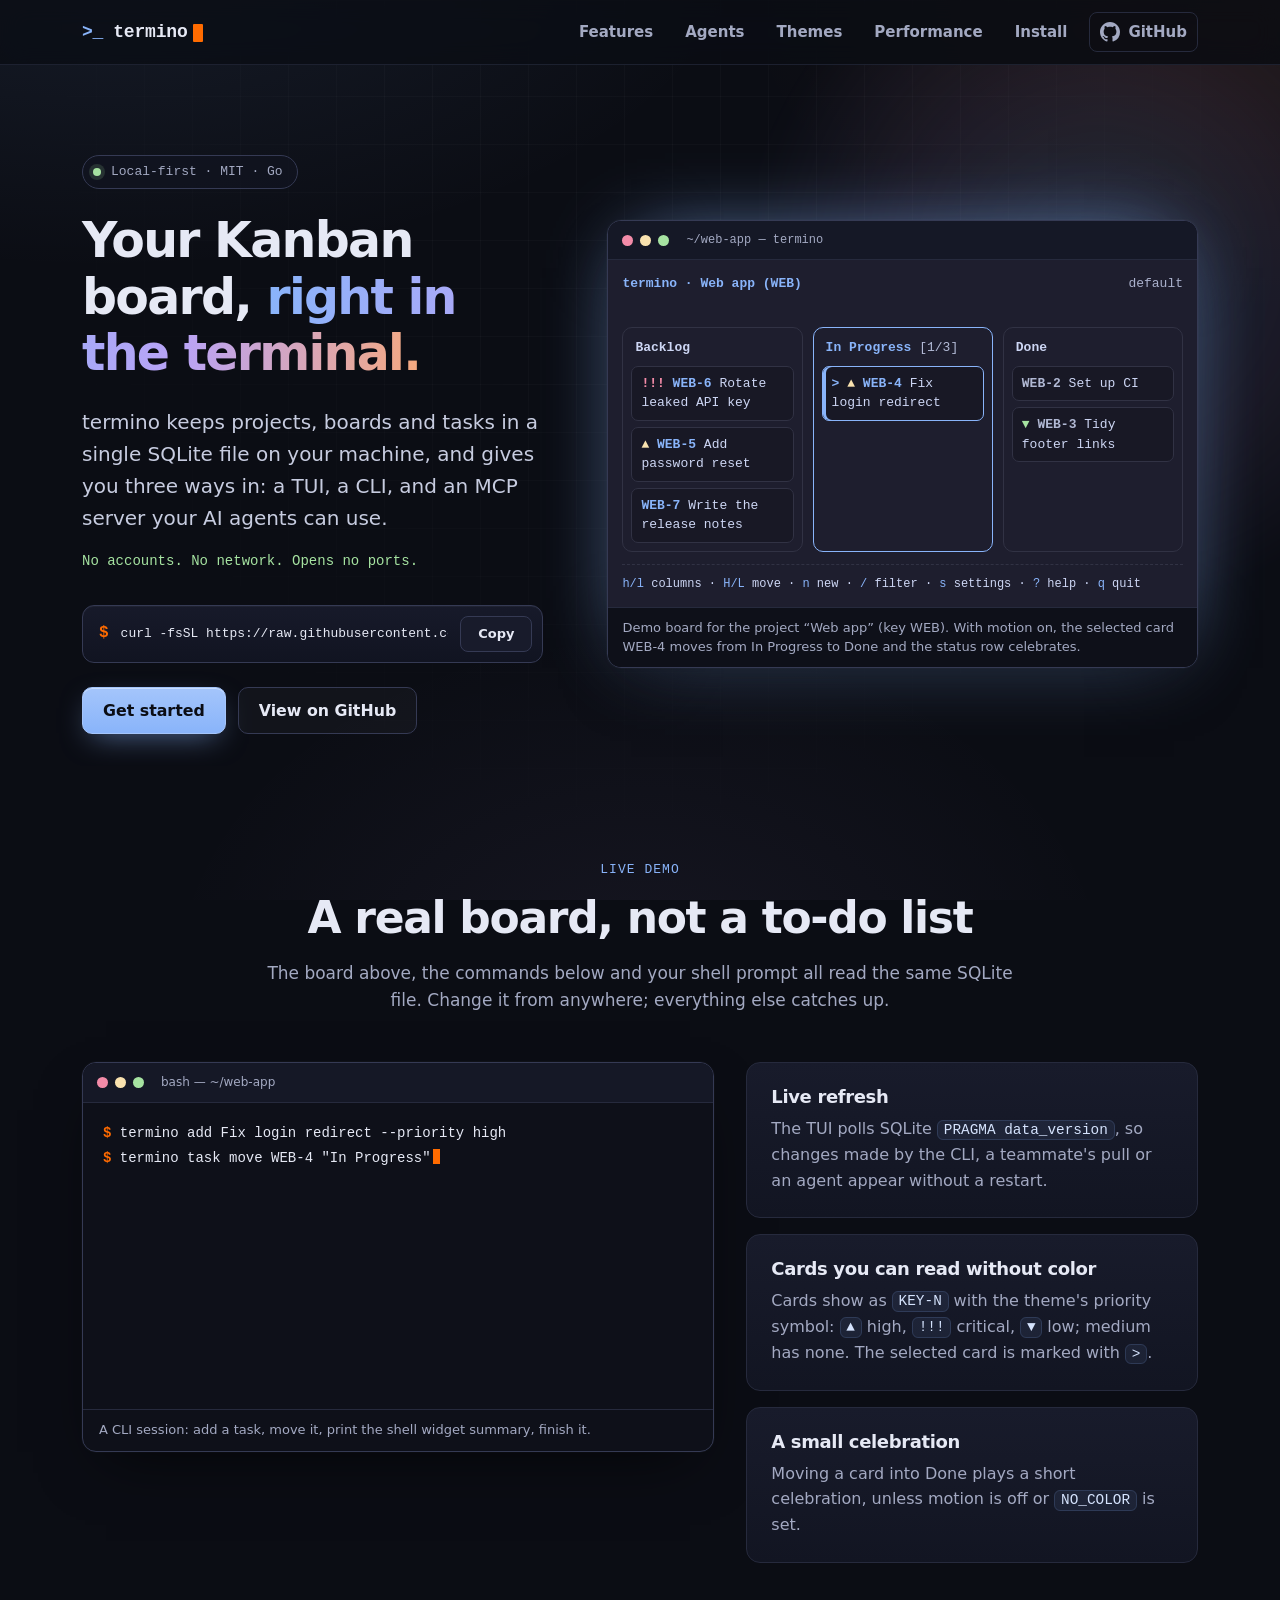
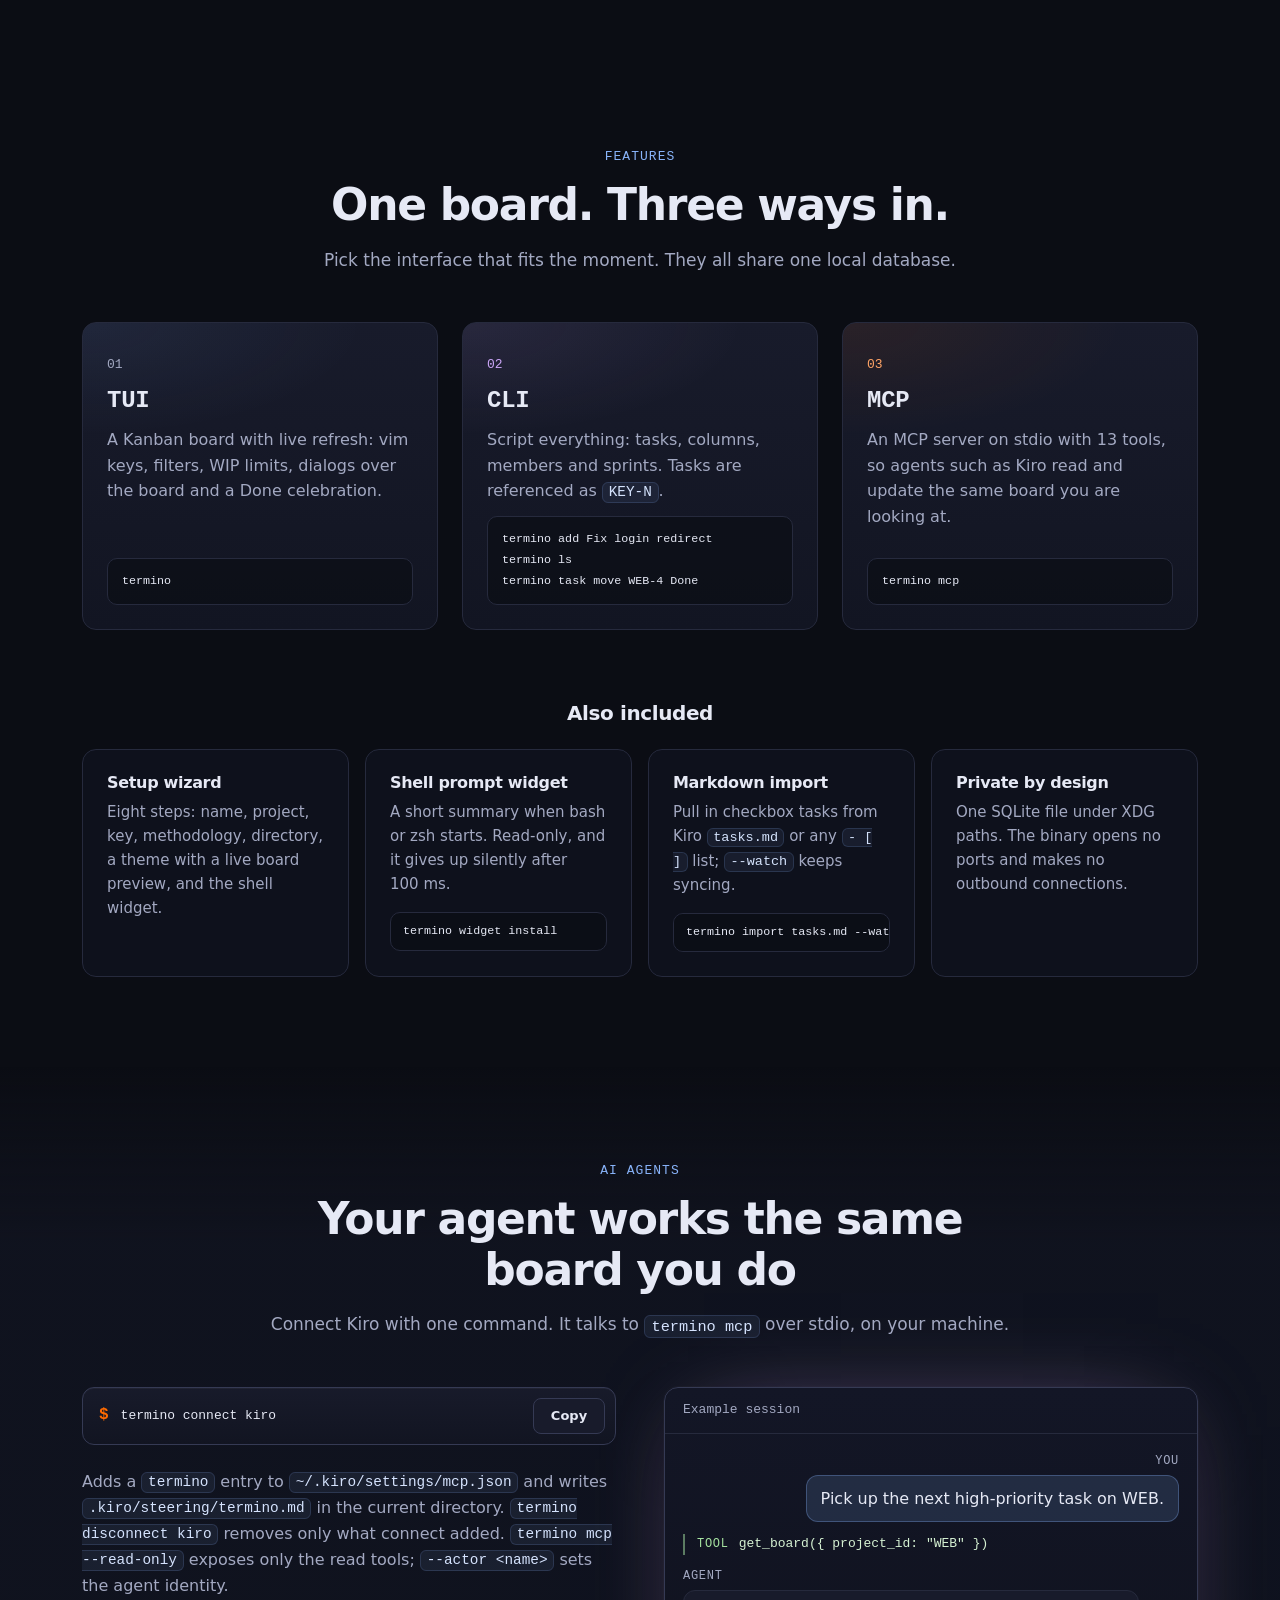
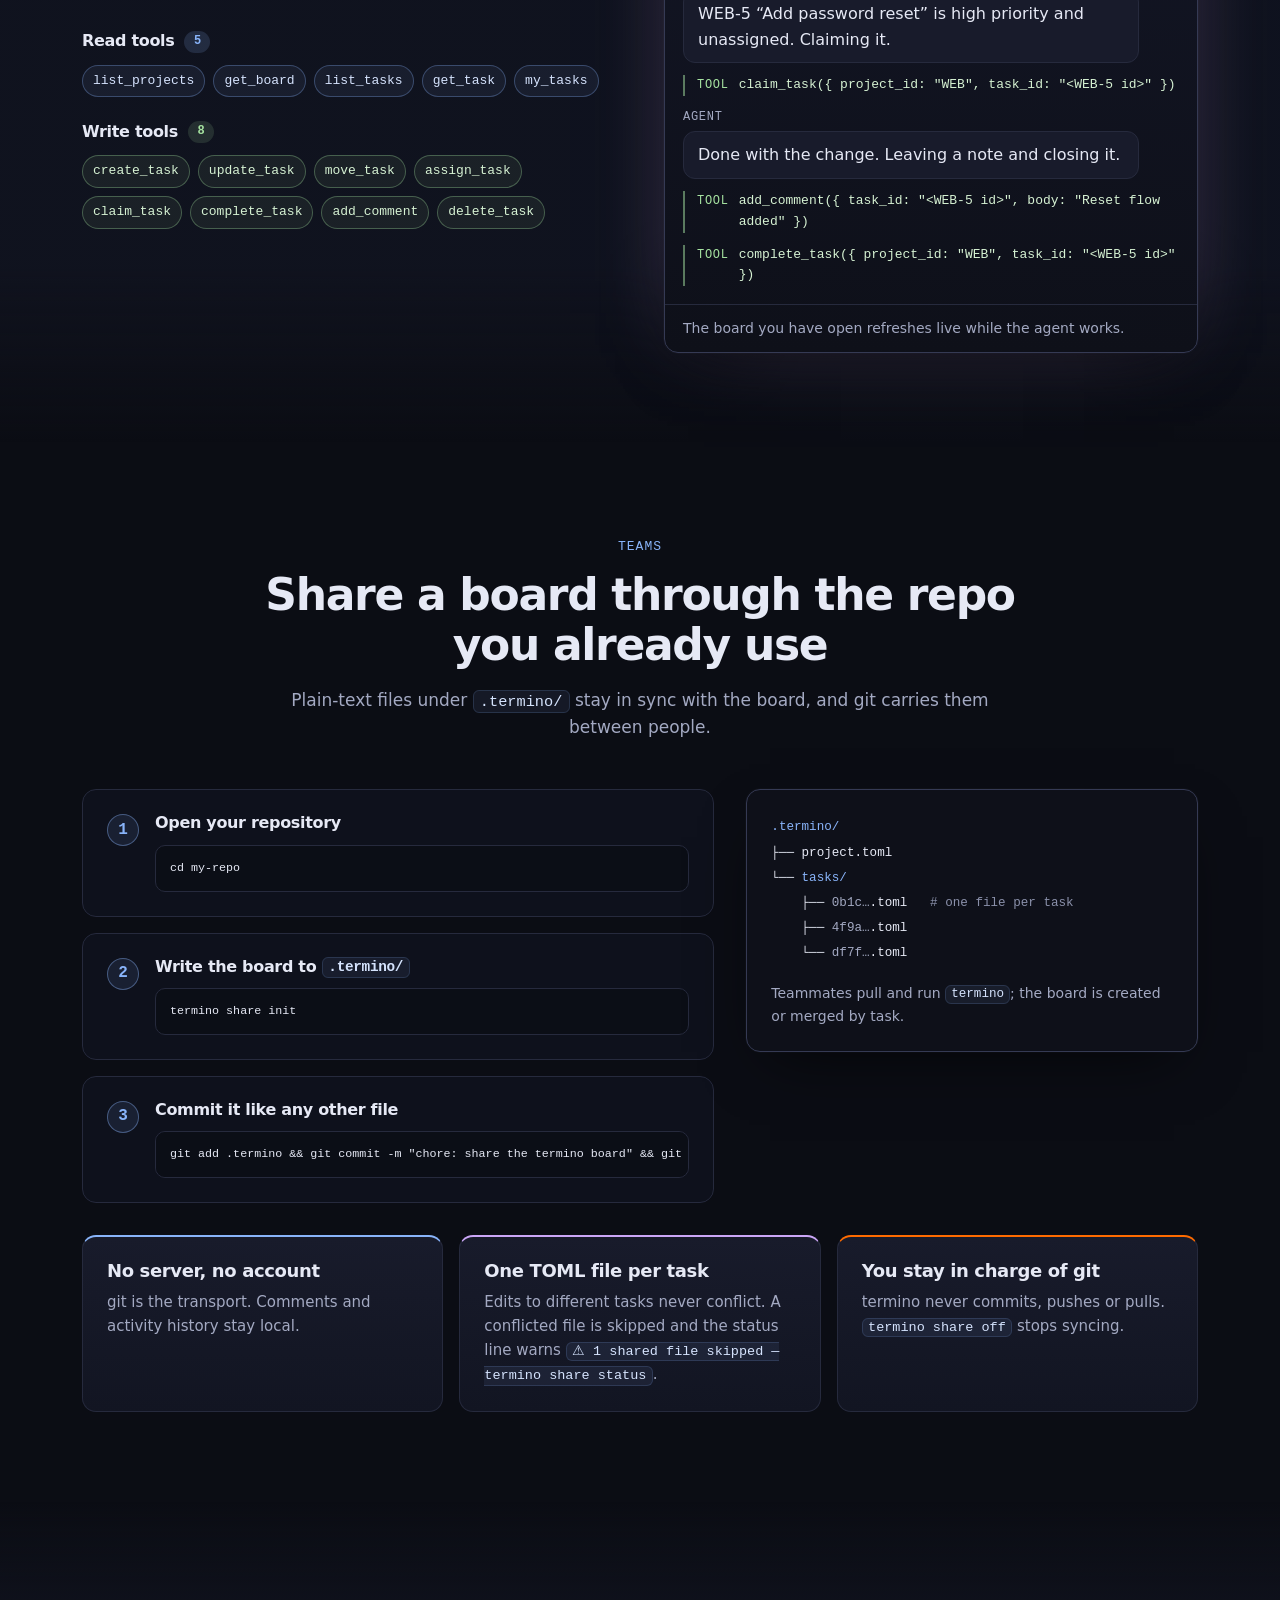
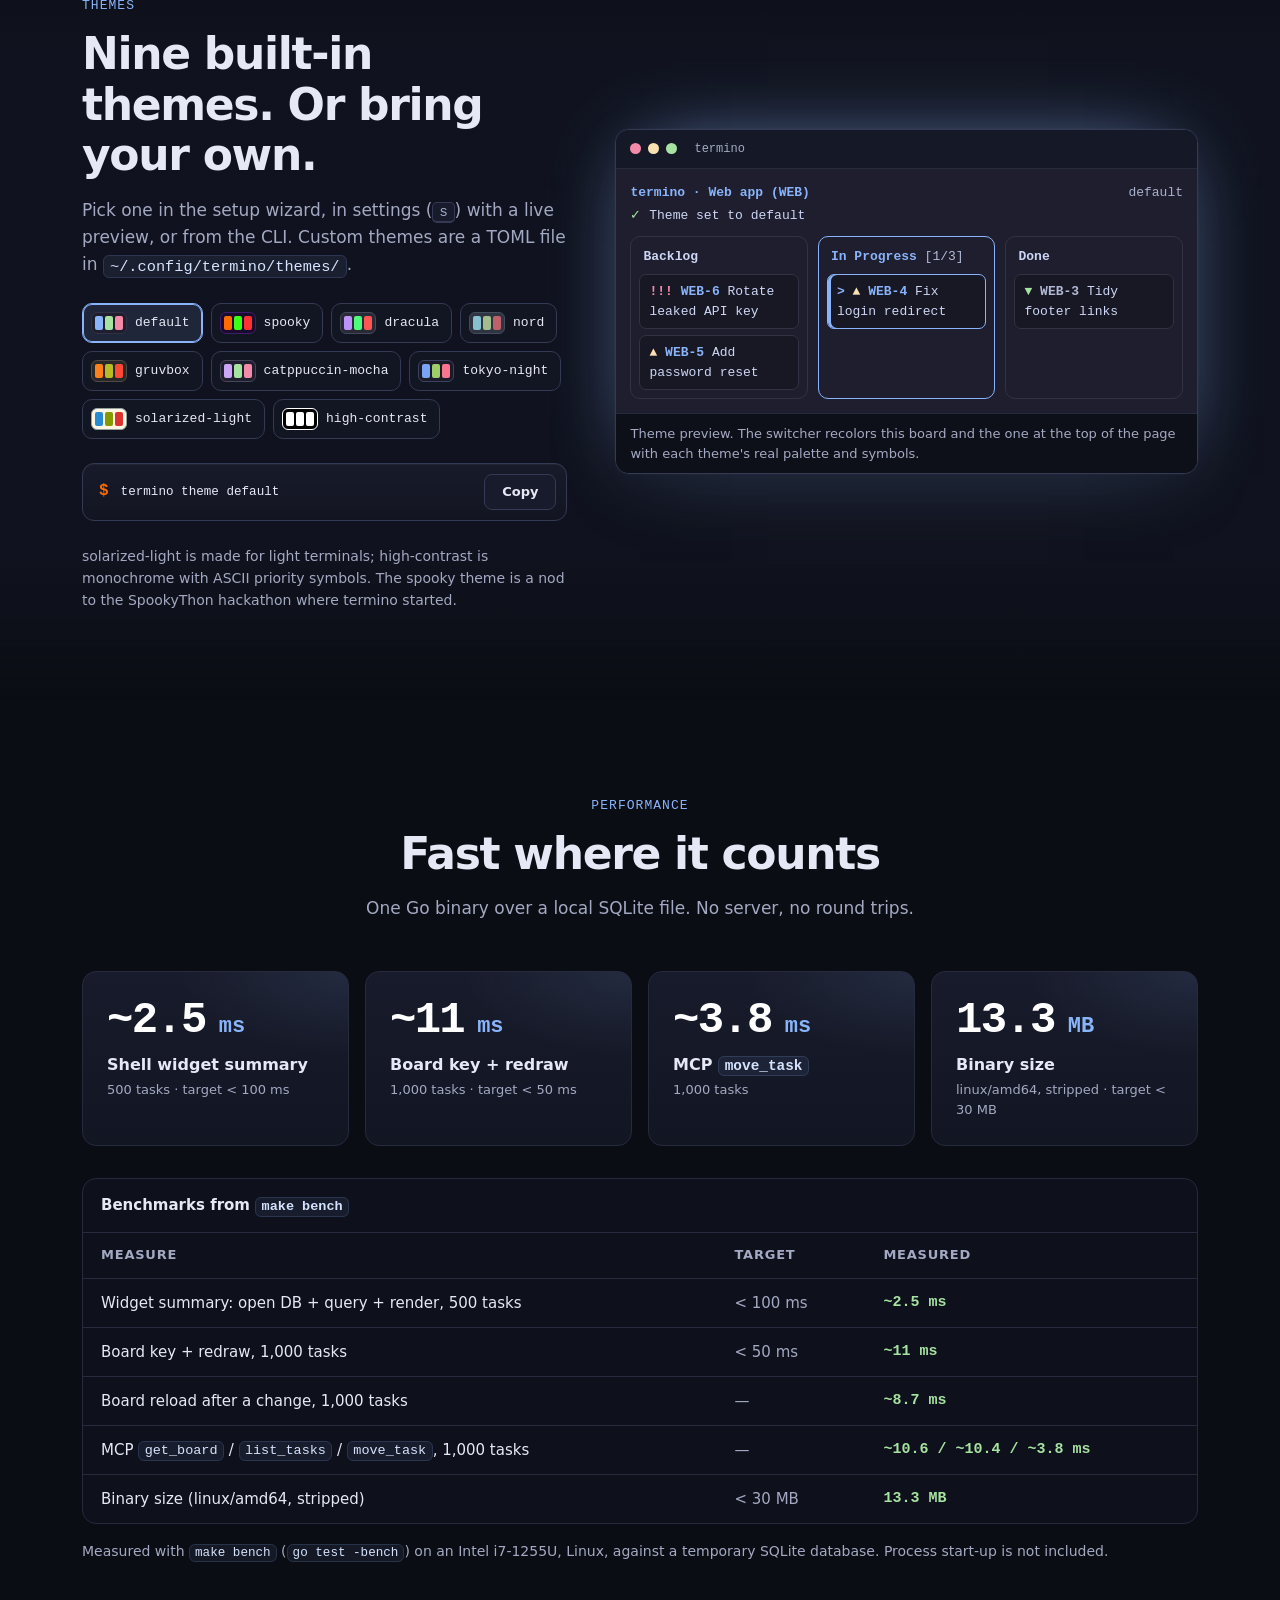
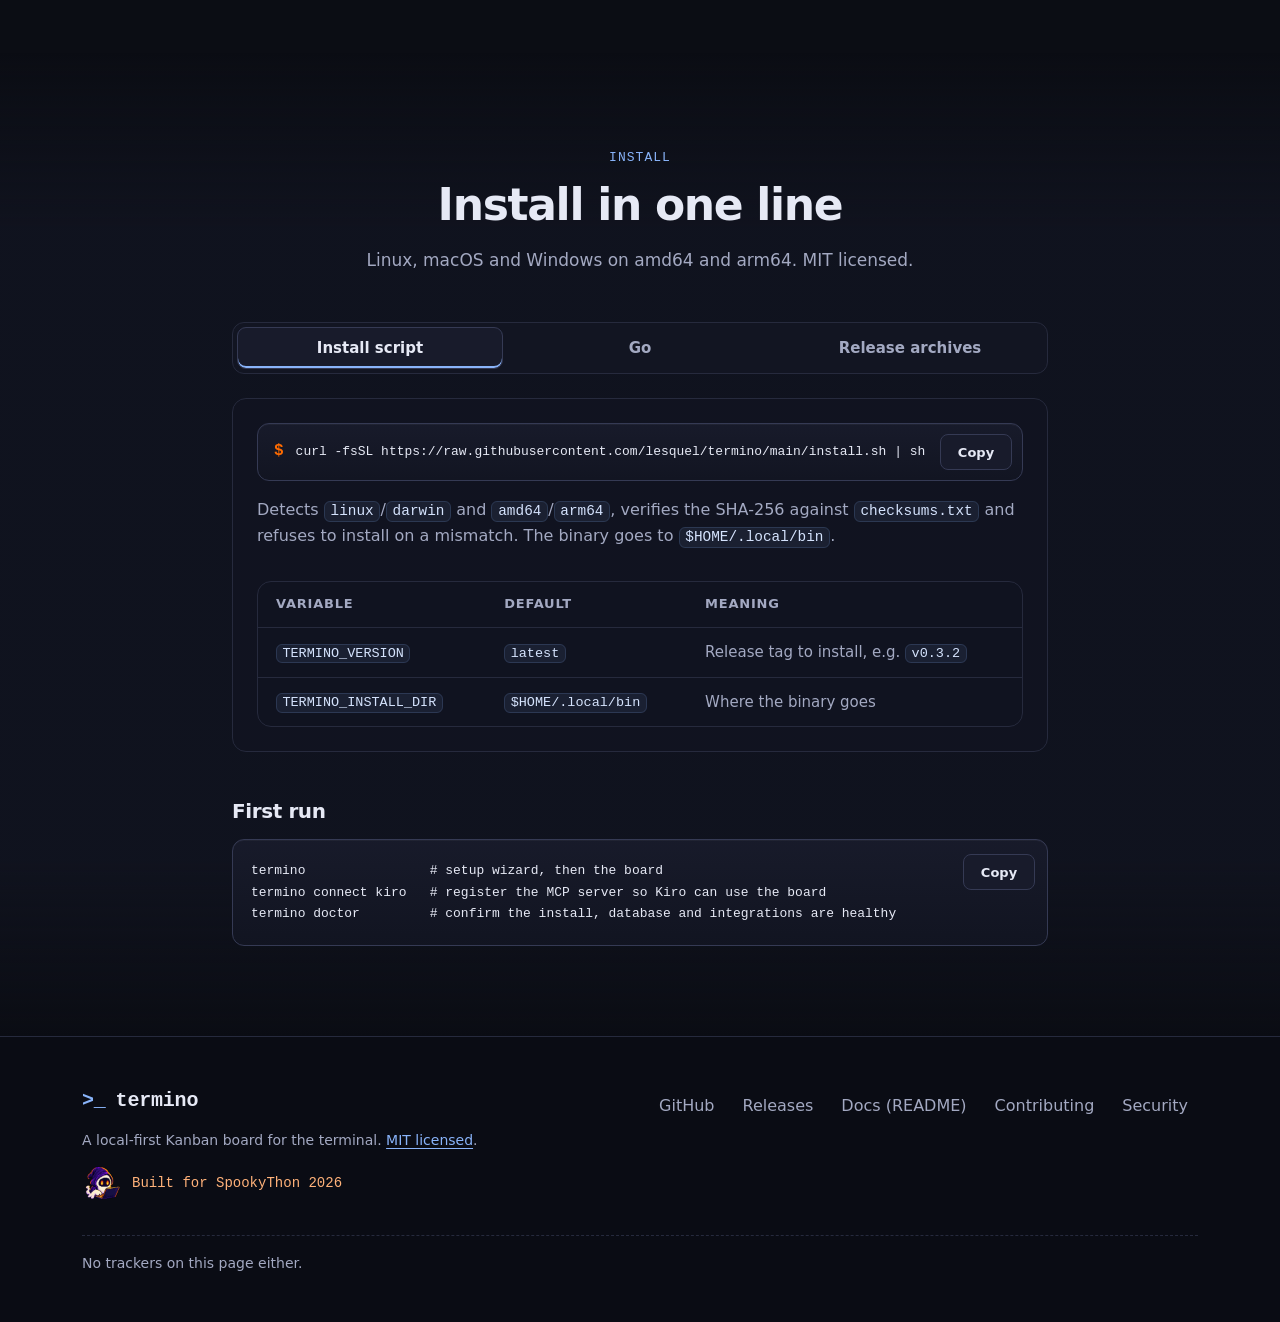
==== site/index.html @ adf7119c "feat(site): add termino landing page Static landing page under site/ (plain HTML, CSS and vanilla JS" ====
<!DOCTYPE html>
<html lang="en">
<head>
  <meta charset="utf-8">
  <meta name="viewport" content="width=device-width, initial-scale=1">
  <title>termino — a local-first Kanban board for your terminal</title>
  <meta name="description" content="termino keeps projects, boards and tasks in a single SQLite file on your machine. A TUI, a CLI and an MCP server for AI agents. No accounts, no network, no open ports.">
  <meta name="color-scheme" content="dark">
  <meta name="theme-color" content="#0B0D14">
  <meta property="og:title" content="termino — a local-first Kanban board for your terminal">
  <meta property="og:description" content="One SQLite file. Three ways in: a TUI, a CLI and an MCP server your AI agents can use. No accounts, no network.">
  <meta property="og:type" content="website">
  <link rel="icon" type="image/png" href="assets/favicon.png">
  <link rel="stylesheet" href="styles.css">
  <script src="script.js" defer></script>
</head>
<body>
  <a class="skip" href="#main">Skip to content</a>

  <header class="site-header">
    <div class="container site-header__inner">
      <a class="wordmark" href="#top" aria-label="termino, back to top">
        <span class="wordmark__prompt" aria-hidden="true">&gt;_</span>termino<span class="wordmark__cursor" aria-hidden="true"></span>
      </a>
      <nav aria-label="Primary">
        <ul class="nav">
          <li class="nav__wide"><a href="#features">Features</a></li>
          <li class="nav__wide"><a href="#agents">Agents</a></li>
          <li class="nav__wide"><a href="#themes">Themes</a></li>
          <li class="nav__wide"><a href="#performance">Performance</a></li>
          <li><a href="#install">Install</a></li>
          <li>
            <a class="nav__gh" href="https://github.com/lesquel/termino" aria-label="termino on GitHub">
              <svg viewBox="0 0 16 16" width="20" height="20" aria-hidden="true" focusable="false"><path fill="currentColor" d="M8 0C3.58 0 0 3.58 0 8c0 3.54 2.29 6.53 5.47 7.59.4.07.55-.17.55-.38 0-.19-.01-.82-.01-1.49-2.01.37-2.53-.49-2.69-.94-.09-.23-.48-.94-.82-1.13-.28-.15-.68-.52-.01-.53.63-.01 1.08.58 1.23.82.72 1.21 1.87.87 2.33.66.07-.52.28-.87.51-1.07-1.78-.2-3.64-.89-3.64-3.95 0-.87.31-1.59.82-2.15-.08-.2-.36-1.02.08-2.12 0 0 .67-.21 2.2.82.64-.18 1.32-.27 2-.27.68 0 1.36.09 2 .27 1.53-1.04 2.2-.82 2.2-.82.44 1.1.16 1.92.08 2.12.51.56.82 1.27.82 2.15 0 3.07-1.87 3.75-3.65 3.95.29.25.54.73.54 1.48 0 1.07-.01 1.93-.01 2.2 0 .21.15.46.55.38A8.013 8.013 0 0 0 16 8c0-4.42-3.58-8-8-8z"/></svg>
              <span class="nav__gh-text">GitHub</span>
            </a>
          </li>
        </ul>
      </nav>
    </div>
  </header>

  <main id="main">
    <!-- 1. Hero -->
    <section id="top" class="hero" aria-labelledby="hero-title">
      <div class="container hero__grid">
        <div class="hero__copy">
          <p class="eyebrow"><span class="eyebrow__dot" aria-hidden="true"></span>Local-first · MIT · Go</p>
          <h1 id="hero-title">Your Kanban board, <span class="grad">right in the terminal.</span></h1>
          <p class="lede">termino keeps projects, boards and tasks in a single SQLite file on your machine, and gives you three ways in: a TUI, a CLI, and an MCP server your AI agents can use.</p>
          <p class="trust">No accounts. No network. Opens no ports.</p>

          <div class="cmd" data-label="Install">
            <span class="cmd__prompt" aria-hidden="true">$</span>
            <pre class="cmd__pre"><code id="cmd-hero">curl -fsSL https://raw.githubusercontent.com/lesquel/termino/main/install.sh | sh</code></pre>
            <button type="button" class="copy" data-copy-target="cmd-hero" aria-label="Copy install command" hidden>Copy</button>
          </div>

          <div class="cta">
            <a class="btn btn--primary" href="#install">Get started</a>
            <a class="btn btn--ghost" href="https://github.com/lesquel/termino">View on GitHub</a>
          </div>
        </div>

        <figure class="tui tui--hero" data-theme="default" data-border="rounded" aria-labelledby="board-caption">
          <div class="tui__chrome" aria-hidden="true">
            <span class="tui__dot"></span><span class="tui__dot"></span><span class="tui__dot"></span>
            <span class="tui__wintitle">~/web-app — termino</span>
          </div>
          <div class="tui__screen">
            <p class="tui__header"><span class="tui__brand">termino · Web app (WEB)</span><span class="tui__theme-name" data-theme-name>default</span></p>
            <p class="tui__status" data-status aria-live="off">&nbsp;</p>
            <div class="tui__cols" tabindex="0" role="group" aria-label="Board columns, scrollable">
              <div role="group" class="col" aria-label="Backlog">
                <p class="col__name">Backlog</p>
                <ul class="col__list">
                  <li class="card"><span class="sym sym--critical" data-sym="critical">!!!</span> <span class="card__ref">WEB-6</span> Rotate leaked API key</li>
                  <li class="card"><span class="sym sym--high" data-sym="high">▲</span> <span class="card__ref">WEB-5</span> Add password reset</li>
                  <li class="card"><span class="card__ref">WEB-7</span> Write the release notes</li>
                </ul>
              </div>
              <div role="group" class="col col--active" aria-label="In Progress" data-col="progress">
                <p class="col__name">In Progress <span class="col__wip" data-wip>[1/3]</span></p>
                <ul class="col__list">
                  <li class="card card--selected" data-card="WEB-4"><span class="card__sel" aria-hidden="true">&gt;</span><span class="visually-hidden">Selected:</span> <span class="sym sym--high" data-sym="high">▲</span> <span class="card__ref">WEB-4</span> Fix login redirect</li>
                </ul>
              </div>
              <div role="group" class="col col--done" aria-label="Done" data-col="done">
                <p class="col__name">Done</p>
                <ul class="col__list">
                  <li class="card"><span class="card__ref">WEB-2</span> Set up CI</li>
                  <li class="card"><span class="sym sym--low" data-sym="low">▼</span> <span class="card__ref">WEB-3</span> Tidy footer links</li>
                </ul>
                <span class="sparkle" aria-hidden="true"><img src="assets/ghost.webp" alt="" width="48" height="48"></span>
              </div>
            </div>
            <p class="tui__footer" aria-hidden="true"><kbd>h/l</kbd> columns · <kbd>H/L</kbd> move · <kbd>n</kbd> new · <kbd>/</kbd> filter · <kbd>s</kbd> settings · <kbd>?</kbd> help · <kbd>q</kbd> quit</p>
          </div>
          <figcaption id="board-caption" class="tui__caption">Demo board for the project “Web app” (key WEB). With motion on, the selected card WEB-4 moves from In Progress to Done and the status row celebrates.</figcaption>
        </figure>
      </div>
    </section>

    <!-- 2. Demo: CLI + widget -->
    <section id="demo" class="section" aria-labelledby="demo-title">
      <div class="container">
        <header class="section__head">
          <p class="kicker">Live demo</p>
          <h2 id="demo-title">A real board, not a to-do list</h2>
          <p class="section__lede">The board above, the commands below and your shell prompt all read the same SQLite file. Change it from anywhere; everything else catches up.</p>
        </header>
        <div class="demo-grid">
          <figure class="term-window">
            <div class="term-window__bar" aria-hidden="true"><span class="tui__dot"></span><span class="tui__dot"></span><span class="tui__dot"></span><span class="term-window__title">bash — ~/web-app</span></div>
<pre class="term" data-typing><span class="ln ln--cmd"><span class="ps">$</span> termino add Fix login redirect --priority high</span>
<span class="ln ln--cmd"><span class="ps">$</span> termino task move WEB-4 "In Progress"</span>
<span class="ln ln--cmd"><span class="ps">$</span> termino widget</span>
<span class="ln ln--out ln--strong">Web app (WEB)</span>
<span class="ln ln--out">Backlog 3 · In Progress 1 · Done 2</span>
<span class="ln ln--out ln--strong">In progress</span>
<span class="ln ln--out">  <span class="c-accent">WEB-4</span>  Fix login redirect</span>
<span class="ln ln--out ln--strong">My tasks</span>
<span class="ln ln--out">  <span class="c-accent">WEB-7</span>  Write the release notes · 2d</span>
<span class="ln ln--out c-muted">→ termino board</span>
<span class="ln ln--cmd"><span class="ps">$</span> termino task done WEB-4</span></pre>
            <figcaption class="term-window__cap">A CLI session: add a task, move it, print the shell widget summary, finish it.</figcaption>
          </figure>
          <div class="demo-notes">
            <article class="note">
              <h3>Live refresh</h3>
              <p>The TUI polls SQLite <code>PRAGMA data_version</code>, so changes made by the CLI, a teammate's pull or an agent appear without a restart.</p>
            </article>
            <article class="note">
              <h3>Cards you can read without color</h3>
              <p>Cards show as <code>KEY-N</code> with the theme's priority symbol: <code>▲</code> high, <code>!!!</code> critical, <code>▼</code> low; medium has none. The selected card is marked with <code>&gt;</code>.</p>
            </article>
            <article class="note">
              <h3>A small celebration</h3>
              <p>Moving a card into Done plays a short celebration, unless motion is off or <code>NO_COLOR</code> is set.</p>
            </article>
          </div>
        </div>
      </div>
    </section>

    <!-- 3. Three ways in -->
    <section id="features" class="section" aria-labelledby="features-title">
      <div class="container">
        <header class="section__head">
          <p class="kicker">Features</p>
          <h2 id="features-title">One board. Three ways in.</h2>
          <p class="section__lede">Pick the interface that fits the moment. They all share one local database.</p>
        </header>
        <div class="ways">
          <article class="way">
            <p class="way__tag" aria-hidden="true">01</p>
            <h3>TUI</h3>
            <p>A Kanban board with live refresh: vim keys, filters, WIP limits, dialogs over the board and a Done celebration.</p>
            <pre class="snip"><code>termino</code></pre>
          </article>
          <article class="way">
            <p class="way__tag" aria-hidden="true">02</p>
            <h3>CLI</h3>
            <p>Script everything: tasks, columns, members and sprints. Tasks are referenced as <code>KEY-N</code>.</p>
            <pre class="snip"><code>termino add Fix login redirect
termino ls
termino task move WEB-4 Done</code></pre>
          </article>
          <article class="way">
            <p class="way__tag" aria-hidden="true">03</p>
            <h3>MCP</h3>
            <p>An MCP server on stdio with 13 tools, so agents such as Kiro read and update the same board you are looking at.</p>
            <pre class="snip"><code>termino mcp</code></pre>
          </article>
        </div>

        <h3 class="strip__title">Also included</h3>
        <ul class="also">
          <li class="also__item">
            <h4>Setup wizard</h4>
            <p>Eight steps: name, project, key, methodology, directory, a theme with a live board preview, and the shell widget.</p>
          </li>
          <li class="also__item">
            <h4>Shell prompt widget</h4>
            <p>A short summary when bash or zsh starts. Read-only, and it gives up silently after 100&nbsp;ms.</p>
            <pre class="snip snip--sm"><code>termino widget install</code></pre>
          </li>
          <li class="also__item">
            <h4>Markdown import</h4>
            <p>Pull in checkbox tasks from Kiro <code>tasks.md</code> or any <code>- [ ]</code> list; <code>--watch</code> keeps syncing.</p>
            <pre class="snip snip--sm"><code>termino import tasks.md --watch</code></pre>
          </li>
          <li class="also__item">
            <h4>Private by design</h4>
            <p>One SQLite file under XDG paths. The binary opens no ports and makes no outbound connections.</p>
          </li>
        </ul>
      </div>
    </section>

    <!-- 4. AI agents -->
    <section id="agents" class="section section--alt" aria-labelledby="agents-title">
      <div class="container">
        <header class="section__head">
          <p class="kicker">AI agents</p>
          <h2 id="agents-title">Your agent works the same board you do</h2>
          <p class="section__lede">Connect Kiro with one command. It talks to <code>termino mcp</code> over stdio, on your machine.</p>
        </header>
        <div class="agents-grid">
          <div class="agents__left">
            <div class="cmd">
              <span class="cmd__prompt" aria-hidden="true">$</span>
              <pre class="cmd__pre"><code id="cmd-connect">termino connect kiro</code></pre>
              <button type="button" class="copy" data-copy-target="cmd-connect" aria-label="Copy connect command" hidden>Copy</button>
            </div>
            <p class="muted-p">Adds a <code>termino</code> entry to <code>~/.kiro/settings/mcp.json</code> and writes <code>.kiro/steering/termino.md</code> in the current directory. <code>termino disconnect kiro</code> removes only what connect added. <code>termino mcp --read-only</code> exposes only the read tools; <code>--actor &lt;name&gt;</code> sets the agent identity.</p>

            <div class="tools">
              <div class="tools__group">
                <h3>Read tools <span class="count">5</span></h3>
                <ul class="chips">
                  <li class="chip">list_projects</li>
                  <li class="chip">get_board</li>
                  <li class="chip">list_tasks</li>
                  <li class="chip">get_task</li>
                  <li class="chip">my_tasks</li>
                </ul>
              </div>
              <div class="tools__group">
                <h3>Write tools <span class="count count--w">8</span></h3>
                <ul class="chips chips--write">
                  <li class="chip">create_task</li>
                  <li class="chip">update_task</li>
                  <li class="chip">move_task</li>
                  <li class="chip">assign_task</li>
                  <li class="chip">claim_task</li>
                  <li class="chip">complete_task</li>
                  <li class="chip">add_comment</li>
                  <li class="chip">delete_task</li>
                </ul>
              </div>
            </div>
          </div>

          <figure class="chat-window">
            <figcaption class="chat-window__title">Example session</figcaption>
            <ol class="chat">
              <li class="msg msg--user"><span class="msg__who">You</span><p>Pick up the next high-priority task on WEB.</p></li>
              <li class="msg msg--tool"><span class="msg__who">tool</span><code>get_board({ project_id: "WEB" })</code></li>
              <li class="msg msg--agent"><span class="msg__who">Agent</span><p>WEB-5 “Add password reset” is high priority and unassigned. Claiming it.</p></li>
              <li class="msg msg--tool"><span class="msg__who">tool</span><code>claim_task({ project_id: "WEB", task_id: "&lt;WEB-5 id&gt;" })</code></li>
              <li class="msg msg--agent"><span class="msg__who">Agent</span><p>Done with the change. Leaving a note and closing it.</p></li>
              <li class="msg msg--tool"><span class="msg__who">tool</span><code>add_comment({ task_id: "&lt;WEB-5 id&gt;", body: "Reset flow added" })</code></li>
              <li class="msg msg--tool"><span class="msg__who">tool</span><code>complete_task({ project_id: "WEB", task_id: "&lt;WEB-5 id&gt;" })</code></li>
            </ol>
            <p class="chat-window__note">The board you have open refreshes live while the agent works.</p>
          </figure>
        </div>
      </div>
    </section>

    <!-- 5. Share via git -->
    <section id="share" class="section" aria-labelledby="share-title">
      <div class="container">
        <header class="section__head">
          <p class="kicker">Teams</p>
          <h2 id="share-title">Share a board through the repo you already use</h2>
          <p class="section__lede">Plain-text files under <code>.termino/</code> stay in sync with the board, and git carries them between people.</p>
        </header>
        <div class="share-grid">
          <ol class="steps">
            <li class="step">
              <span class="step__n" aria-hidden="true">1</span>
              <div><h3>Open your repository</h3><pre class="snip"><code>cd my-repo</code></pre></div>
            </li>
            <li class="step">
              <span class="step__n" aria-hidden="true">2</span>
              <div><h3>Write the board to <code>.termino/</code></h3><pre class="snip"><code>termino share init</code></pre></div>
            </li>
            <li class="step">
              <span class="step__n" aria-hidden="true">3</span>
              <div><h3>Commit it like any other file</h3><pre class="snip"><code>git add .termino &amp;&amp; git commit -m "chore: share the termino board" &amp;&amp; git push</code></pre></div>
            </li>
          </ol>
          <figure class="tree">
<pre><code><span class="c-accent">.termino/</span>
├── project.toml
└── <span class="c-accent">tasks/</span>
    ├── <span class="c-muted">0b1c…</span>.toml   <span class="c-dim"># one file per task</span>
    ├── <span class="c-muted">4f9a…</span>.toml
    └── <span class="c-muted">df7f…</span>.toml</code></pre>
            <figcaption>Teammates pull and run <code>termino</code>; the board is created or merged by task.</figcaption>
          </figure>
        </div>
        <ul class="facts">
          <li class="fact"><h3>No server, no account</h3><p>git is the transport. Comments and activity history stay local.</p></li>
          <li class="fact"><h3>One TOML file per task</h3><p>Edits to different tasks never conflict. A conflicted file is skipped and the status line warns <code>⚠ 1 shared file skipped — termino share status</code>.</p></li>
          <li class="fact"><h3>You stay in charge of git</h3><p>termino never commits, pushes or pulls. <code>termino share off</code> stops syncing.</p></li>
        </ul>
      </div>
    </section>

    <!-- 6. Themes -->
    <section id="themes" class="section section--alt" aria-labelledby="themes-title">
      <div class="container themes-grid">
        <div class="themes__copy">
          <header class="section__head section__head--left">
            <p class="kicker">Themes</p>
            <h2 id="themes-title">Nine built-in themes. Or bring your own.</h2>
            <p class="section__lede">Pick one in the setup wizard, in settings (<kbd>s</kbd>) with a live preview, or from the CLI. Custom themes are a TOML file in <code>~/.config/termino/themes/</code>.</p>
          </header>

          <fieldset class="switcher" data-switcher hidden>
            <legend class="visually-hidden">Board theme</legend>
            <label class="opt-wrap"><input type="radio" name="board-theme" value="default" checked><span class="opt"><span class="swatch" data-theme="default" aria-hidden="true"><i></i><i></i><i></i></span>default</span></label>
            <label class="opt-wrap"><input type="radio" name="board-theme" value="spooky"><span class="opt"><span class="swatch" data-theme="spooky" aria-hidden="true"><i></i><i></i><i></i></span>spooky</span></label>
            <label class="opt-wrap"><input type="radio" name="board-theme" value="dracula"><span class="opt"><span class="swatch" data-theme="dracula" aria-hidden="true"><i></i><i></i><i></i></span>dracula</span></label>
            <label class="opt-wrap"><input type="radio" name="board-theme" value="nord"><span class="opt"><span class="swatch" data-theme="nord" aria-hidden="true"><i></i><i></i><i></i></span>nord</span></label>
            <label class="opt-wrap"><input type="radio" name="board-theme" value="gruvbox"><span class="opt"><span class="swatch" data-theme="gruvbox" aria-hidden="true"><i></i><i></i><i></i></span>gruvbox</span></label>
            <label class="opt-wrap"><input type="radio" name="board-theme" value="catppuccin-mocha"><span class="opt"><span class="swatch" data-theme="catppuccin-mocha" aria-hidden="true"><i></i><i></i><i></i></span>catppuccin-mocha</span></label>
            <label class="opt-wrap"><input type="radio" name="board-theme" value="tokyo-night"><span class="opt"><span class="swatch" data-theme="tokyo-night" aria-hidden="true"><i></i><i></i><i></i></span>tokyo-night</span></label>
            <label class="opt-wrap"><input type="radio" name="board-theme" value="solarized-light"><span class="opt"><span class="swatch" data-theme="solarized-light" aria-hidden="true"><i></i><i></i><i></i></span>solarized-light</span></label>
            <label class="opt-wrap"><input type="radio" name="board-theme" value="high-contrast"><span class="opt"><span class="swatch" data-theme="high-contrast" aria-hidden="true"><i></i><i></i><i></i></span>high-contrast</span></label>
          </fieldset>

          <ul class="theme-static" data-theme-static>
            <li><span class="swatch" data-theme="default" aria-hidden="true"><i></i><i></i><i></i></span>default</li>
            <li><span class="swatch" data-theme="spooky" aria-hidden="true"><i></i><i></i><i></i></span>spooky</li>
            <li><span class="swatch" data-theme="dracula" aria-hidden="true"><i></i><i></i><i></i></span>dracula</li>
            <li><span class="swatch" data-theme="nord" aria-hidden="true"><i></i><i></i><i></i></span>nord</li>
            <li><span class="swatch" data-theme="gruvbox" aria-hidden="true"><i></i><i></i><i></i></span>gruvbox</li>
            <li><span class="swatch" data-theme="catppuccin-mocha" aria-hidden="true"><i></i><i></i><i></i></span>catppuccin-mocha</li>
            <li><span class="swatch" data-theme="tokyo-night" aria-hidden="true"><i></i><i></i><i></i></span>tokyo-night</li>
            <li><span class="swatch" data-theme="solarized-light" aria-hidden="true"><i></i><i></i><i></i></span>solarized-light</li>
            <li><span class="swatch" data-theme="high-contrast" aria-hidden="true"><i></i><i></i><i></i></span>high-contrast</li>
          </ul>

          <div class="cmd cmd--sm">
            <span class="cmd__prompt" aria-hidden="true">$</span>
            <pre class="cmd__pre"><code id="cmd-theme" data-theme-cmd>termino theme default</code></pre>
            <button type="button" class="copy" data-copy-target="cmd-theme" aria-label="Copy theme command" hidden>Copy</button>
          </div>
          <p class="muted-p small">solarized-light is made for light terminals; high-contrast is monochrome with ASCII priority symbols. The spooky theme is a nod to the SpookyThon hackathon where termino started.</p>
        </div>

        <figure class="tui tui--compact" data-theme="default" data-border="rounded" aria-labelledby="themes-caption">
          <div class="tui__chrome" aria-hidden="true">
            <span class="tui__dot"></span><span class="tui__dot"></span><span class="tui__dot"></span>
            <span class="tui__wintitle">termino</span>
          </div>
          <div class="tui__screen">
            <p class="tui__header"><span class="tui__brand">termino · Web app (WEB)</span><span class="tui__theme-name" data-theme-name>default</span></p>
            <p class="tui__status" data-theme-status aria-live="off"><span class="c-ok">✓</span> Theme set to <span data-theme-name>default</span></p>
            <div class="tui__cols" tabindex="0" role="group" aria-label="Preview board columns, scrollable">
              <div role="group" class="col" aria-label="Backlog">
                <p class="col__name">Backlog</p>
                <ul class="col__list">
                  <li class="card"><span class="sym sym--critical" data-sym="critical">!!!</span> <span class="card__ref">WEB-6</span> Rotate leaked API key</li>
                  <li class="card"><span class="sym sym--high" data-sym="high">▲</span> <span class="card__ref">WEB-5</span> Add password reset</li>
                </ul>
              </div>
              <div role="group" class="col col--active" aria-label="In Progress">
                <p class="col__name">In Progress <span class="col__wip">[1/3]</span></p>
                <ul class="col__list">
                  <li class="card card--selected"><span class="card__sel" aria-hidden="true">&gt;</span><span class="visually-hidden">Selected:</span> <span class="sym sym--high" data-sym="high">▲</span> <span class="card__ref">WEB-4</span> Fix login redirect</li>
                </ul>
              </div>
              <div role="group" class="col col--done" aria-label="Done">
                <p class="col__name">Done</p>
                <ul class="col__list">
                  <li class="card"><span class="sym sym--low" data-sym="low">▼</span> <span class="card__ref">WEB-3</span> Tidy footer links</li>
                </ul>
              </div>
            </div>
          </div>
          <figcaption id="themes-caption" class="tui__caption">Theme preview. The switcher recolors this board and the one at the top of the page with each theme's real palette and symbols.</figcaption>
        </figure>
      </div>
    </section>

    <!-- 7. Performance -->
    <section id="performance" class="section" aria-labelledby="perf-title">
      <div class="container">
        <header class="section__head">
          <p class="kicker">Performance</p>
          <h2 id="perf-title">Fast where it counts</h2>
          <p class="section__lede">One Go binary over a local SQLite file. No server, no round trips.</p>
        </header>
        <ul class="stats">
          <li class="stat"><p class="stat__num">~2.5<span> ms</span></p><p class="stat__label">Shell widget summary</p><p class="stat__meta">500 tasks · target &lt; 100 ms</p></li>
          <li class="stat"><p class="stat__num">~11<span> ms</span></p><p class="stat__label">Board key + redraw</p><p class="stat__meta">1,000 tasks · target &lt; 50 ms</p></li>
          <li class="stat"><p class="stat__num">~3.8<span> ms</span></p><p class="stat__label">MCP <code>move_task</code></p><p class="stat__meta">1,000 tasks</p></li>
          <li class="stat"><p class="stat__num">13.3<span> MB</span></p><p class="stat__label">Binary size</p><p class="stat__meta">linux/amd64, stripped · target &lt; 30 MB</p></li>
        </ul>
        <section class="table-wrap" tabindex="0" aria-label="Benchmark results, scrollable">
          <table class="perf">
            <caption>Benchmarks from <code>make bench</code></caption>
            <thead>
              <tr><th scope="col">Measure</th><th scope="col">Target</th><th scope="col">Measured</th></tr>
            </thead>
            <tbody>
              <tr><th scope="row">Widget summary: open DB + query + render, 500 tasks</th><td>&lt; 100 ms</td><td class="num">~2.5 ms</td></tr>
              <tr><th scope="row">Board key + redraw, 1,000 tasks</th><td>&lt; 50 ms</td><td class="num">~11 ms</td></tr>
              <tr><th scope="row">Board reload after a change, 1,000 tasks</th><td>—</td><td class="num">~8.7 ms</td></tr>
              <tr><th scope="row">MCP <code>get_board</code> / <code>list_tasks</code> / <code>move_task</code>, 1,000 tasks</th><td>—</td><td class="num">~10.6 / ~10.4 / ~3.8 ms</td></tr>
              <tr><th scope="row">Binary size (linux/amd64, stripped)</th><td>&lt; 30 MB</td><td class="num">13.3 MB</td></tr>
            </tbody>
          </table>
        </section>
        <p class="footnote">Measured with <code>make bench</code> (<code>go test -bench</code>) on an Intel i7-1255U, Linux, against a temporary SQLite database. Process start-up is not included.</p>
      </div>
    </section>

    <!-- 8. Install -->
    <section id="install" class="section section--alt" aria-labelledby="install-title">
      <div class="container container--narrow">
        <header class="section__head">
          <p class="kicker">Install</p>
          <h2 id="install-title">Install in one line</h2>
          <p class="section__lede">Linux, macOS and Windows on amd64 and arm64. MIT licensed.</p>
        </header>

        <div class="tabs" data-tabs>
          <div class="tabs__list" role="tablist" aria-label="Install method" hidden>
            <button type="button" role="tab" id="tab-script" aria-controls="panel-script" aria-selected="true" tabindex="0">Install script</button>
            <button type="button" role="tab" id="tab-go" aria-controls="panel-go" aria-selected="false" tabindex="-1">Go</button>
            <button type="button" role="tab" id="tab-releases" aria-controls="panel-releases" aria-selected="false" tabindex="-1">Release archives</button>
          </div>

          <div class="tabs__panel" role="tabpanel" id="panel-script" aria-labelledby="tab-script" tabindex="0">
            <h3 class="tabs__heading">Install script (Linux, macOS)</h3>
            <div class="cmd">
              <span class="cmd__prompt" aria-hidden="true">$</span>
              <pre class="cmd__pre"><code id="cmd-script">curl -fsSL https://raw.githubusercontent.com/lesquel/termino/main/install.sh | sh</code></pre>
              <button type="button" class="copy" data-copy-target="cmd-script" aria-label="Copy install script command" hidden>Copy</button>
            </div>
            <p>Detects <code>linux</code>/<code>darwin</code> and <code>amd64</code>/<code>arm64</code>, verifies the SHA-256 against <code>checksums.txt</code> and refuses to install on a mismatch. The binary goes to <code>$HOME/.local/bin</code>.</p>
            <div class="table-wrap table-wrap--plain">
              <table class="vars">
                <caption class="visually-hidden">Install script environment variables</caption>
                <thead><tr><th scope="col">Variable</th><th scope="col">Default</th><th scope="col">Meaning</th></tr></thead>
                <tbody>
                  <tr><th scope="row"><code>TERMINO_VERSION</code></th><td><code>latest</code></td><td>Release tag to install, e.g. <code>v0.3.2</code></td></tr>
                  <tr><th scope="row"><code>TERMINO_INSTALL_DIR</code></th><td><code>$HOME/.local/bin</code></td><td>Where the binary goes</td></tr>
                </tbody>
              </table>
            </div>
          </div>

          <div class="tabs__panel" role="tabpanel" id="panel-go" aria-labelledby="tab-go" tabindex="0">
            <h3 class="tabs__heading">Go</h3>
            <div class="cmd">
              <span class="cmd__prompt" aria-hidden="true">$</span>
              <pre class="cmd__pre"><code id="cmd-go">go install github.com/lesquel/termino/cmd/termino@latest</code></pre>
              <button type="button" class="copy" data-copy-target="cmd-go" aria-label="Copy go install command" hidden>Copy</button>
            </div>
            <p>Requires Go 1.25+. No cgo is needed: the SQLite driver is pure Go.</p>
          </div>

          <div class="tabs__panel" role="tabpanel" id="panel-releases" aria-labelledby="tab-releases" tabindex="0">
            <h3 class="tabs__heading">Release archives</h3>
            <p>Every release publishes archives for linux, darwin and windows on amd64 and arm64, plus <code>checksums.txt</code> with SHA-256 sums. On Windows, download the <code>.zip</code> and put <code>termino.exe</code> on your <code>PATH</code>.</p>
            <p><a class="btn btn--ghost" href="https://github.com/lesquel/termino/releases">Browse releases on GitHub</a></p>
          </div>
        </div>

        <h3 class="firstrun__title">First run</h3>
        <div class="cmd cmd--block">
<pre class="cmd__pre"><code id="cmd-first">termino                # setup wizard, then the board
termino connect kiro   # register the MCP server so Kiro can use the board
termino doctor         # confirm the install, database and integrations are healthy</code></pre>
          <button type="button" class="copy" data-copy-target="cmd-first" aria-label="Copy first run commands" hidden>Copy</button>
        </div>
      </div>
    </section>
  </main>

  <footer class="site-footer">
    <div class="container site-footer__inner">
      <div class="site-footer__brand">
        <p class="wordmark wordmark--footer"><span class="wordmark__prompt" aria-hidden="true">&gt;_</span>termino</p>
        <p class="muted-p small">A local-first Kanban board for the terminal. <a href="https://github.com/lesquel/termino/blob/main/LICENSE">MIT licensed</a>.</p>
        <p class="spooky"><img src="assets/ghost.webp" alt="" width="40" height="40" loading="lazy"> Built for SpookyThon 2026</p>
      </div>
      <nav class="site-footer__nav" aria-label="Footer">
        <ul>
          <li><a href="https://github.com/lesquel/termino">GitHub</a></li>
          <li><a href="https://github.com/lesquel/termino/releases">Releases</a></li>
          <li><a href="https://github.com/lesquel/termino#readme">Docs (README)</a></li>
          <li><a href="https://github.com/lesquel/termino/blob/main/CONTRIBUTING.md">Contributing</a></li>
          <li><a href="https://github.com/lesquel/termino/blob/main/SECURITY.md">Security</a></li>
        </ul>
      </nav>
      <p class="site-footer__note small">No trackers on this page either.</p>
    </div>
  </footer>

  <p id="copy-status" class="visually-hidden" role="status" aria-live="polite"></p>
</body>
</html>
---- site/styles.css ----
/* termino landing page — plain CSS, no build step, no external resources. */

/* ---------- Design tokens ---------- */
:root {
  --bg: #0B0D14;
  --bg-elev: #121522;
  --bg-elev-2: #181B2B;
  --line: #262A3D;
  --line-strong: #353A54;
  --text: #E6E9F5;
  --muted: #A3A9C2;
  --accent: #89B4FA;
  --accent-2: #FF6B00;
  --violet: #CBA6F7;
  --ok: #A6E3A1;
  --warn: #F9E2AF;

  --mono: ui-monospace, "SF Mono", "JetBrains Mono", "Cascadia Code", Menlo, Consolas, "Liberation Mono", monospace;
  --sans: system-ui, -apple-system, "Segoe UI", Roboto, "Helvetica Neue", Arial, sans-serif;

  --radius: 14px;
  --radius-sm: 8px;
  --space-1: 4px;
  --space-2: 8px;
  --space-3: 12px;
  --space-4: 16px;
  --space-5: 24px;
  --space-6: 32px;
  --space-7: 48px;
  --space-8: 72px;
  --section-pad: clamp(56px, 7vw, 96px);
  --shadow: 0 24px 60px -24px rgba(0, 0, 0, 0.7), 0 0 0 1px rgba(255, 255, 255, 0.02);
}

/* ---------- Theme palettes (exact values from internal/tuikit/themes/*.toml) ---------- */
[data-theme="default"] {
  --t-surface: #1E1E2E; --t-surface-alt: #181825; --t-text: #CDD6F4; --t-muted: #585B70;
  --t-accent: #89B4FA; --t-success: #A6E3A1; --t-warning: #F9E2AF; --t-danger: #F38BA8;
  --t-border: #313244; --t-done: #6C7086;
}
[data-theme="spooky"] {
  --t-surface: #1A0A2E; --t-surface-alt: #120720; --t-text: #E8D5FF; --t-muted: #5A4570;
  --t-accent: #FF6B00; --t-success: #39FF14; --t-warning: #FFD700; --t-danger: #FF3131;
  --t-border: #3D1F6E; --t-done: #5A4570;
}
[data-theme="dracula"] {
  --t-surface: #282A36; --t-surface-alt: #21222C; --t-text: #F8F8F2; --t-muted: #6272A4;
  --t-accent: #BD93F9; --t-success: #50FA7B; --t-warning: #F1FA8C; --t-danger: #FF5555;
  --t-border: #44475A; --t-done: #6272A4;
}
[data-theme="nord"] {
  --t-surface: #2E3440; --t-surface-alt: #3B4252; --t-text: #ECEFF4; --t-muted: #616E88;
  --t-accent: #88C0D0; --t-success: #A3BE8C; --t-warning: #EBCB8B; --t-danger: #BF616A;
  --t-border: #434C5E; --t-done: #4C566A;
}
[data-theme="gruvbox"] {
  --t-surface: #282828; --t-surface-alt: #1D2021; --t-text: #EBDBB2; --t-muted: #928374;
  --t-accent: #FE8019; --t-success: #B8BB26; --t-warning: #FABD2F; --t-danger: #FB4934;
  --t-border: #504945; --t-done: #665C54;
}
[data-theme="catppuccin-mocha"] {
  --t-surface: #1E1E2E; --t-surface-alt: #181825; --t-text: #CDD6F4; --t-muted: #7F849C;
  --t-accent: #CBA6F7; --t-success: #A6E3A1; --t-warning: #F9E2AF; --t-danger: #F38BA8;
  --t-border: #45475A; --t-done: #6C7086;
}
[data-theme="tokyo-night"] {
  --t-surface: #1A1B26; --t-surface-alt: #16161E; --t-text: #C0CAF5; --t-muted: #565F89;
  --t-accent: #7AA2F7; --t-success: #9ECE6A; --t-warning: #E0AF68; --t-danger: #F7768E;
  --t-border: #3B4261; --t-done: #565F89;
}
[data-theme="solarized-light"] {
  --t-surface: #FDF6E3; --t-surface-alt: #EEE8D5; --t-text: #586E75; --t-muted: #93A1A1;
  --t-accent: #268BD2; --t-success: #859900; --t-warning: #B58900; --t-danger: #DC322F;
  --t-border: #93A1A1; --t-done: #93A1A1;
}
[data-theme="high-contrast"] {
  --t-surface: #000000; --t-surface-alt: #303030; --t-text: #FFFFFF; --t-muted: #B2B2B2;
  --t-accent: #FFFFFF; --t-success: #FFFFFF; --t-warning: #FFFFFF; --t-danger: #FFFFFF;
  --t-border: #FFFFFF; --t-done: #8A8A8A;
}

/* ---------- Base ---------- */
*, *::before, *::after { box-sizing: border-box; }
html { -webkit-text-size-adjust: 100%; text-size-adjust: 100%; scroll-padding-top: 80px; }
body {
  margin: 0;
  min-height: 100vh;
  font-family: var(--sans);
  font-size: 1rem;
  line-height: 1.6;
  color: var(--text);
  background-color: var(--bg);
  background-image:
    radial-gradient(1100px 600px at 8% -10%, rgba(137, 180, 250, 0.10), transparent 60%),
    radial-gradient(900px 520px at 100% 0%, rgba(255, 107, 0, 0.07), transparent 60%),
    radial-gradient(800px 600px at 50% 110%, rgba(203, 166, 247, 0.06), transparent 60%);
  background-attachment: fixed;
  overflow-x: hidden;
  -webkit-font-smoothing: antialiased;
}
body::before {
  /* faint grid pattern */
  content: "";
  position: fixed;
  inset: 0;
  z-index: -1;
  pointer-events: none;
  background-image:
    linear-gradient(rgba(255, 255, 255, 0.025) 1px, transparent 1px),
    linear-gradient(90deg, rgba(255, 255, 255, 0.025) 1px, transparent 1px);
  background-size: 48px 48px;
  -webkit-mask-image: radial-gradient(ellipse at 50% 0%, #000 30%, transparent 75%);
  mask-image: radial-gradient(ellipse at 50% 0%, #000 30%, transparent 75%);
}

h1, h2, h3, h4 { margin: 0; line-height: 1.15; letter-spacing: -0.02em; font-weight: 750; }
h1 { font-size: clamp(2.25rem, 5vw + 1rem, 4.25rem); letter-spacing: -0.035em; font-weight: 800; }
h2 { font-size: clamp(1.75rem, 3vw + 1rem, 2.75rem); letter-spacing: -0.03em; }
h3 { font-size: 1.125rem; }
h4 { font-size: 1rem; }
p { margin: 0; }
a { color: var(--accent); text-underline-offset: 3px; text-decoration-thickness: 1px; }
a:hover { color: #B4CDFB; }
img { max-width: 100%; height: auto; }
code, kbd, pre { font-family: var(--mono); font-size: 0.9em; }
:not(pre) > code {
  padding: 0.1em 0.4em;
  border-radius: 6px;
  background: rgba(137, 180, 250, 0.08);
  border: 1px solid rgba(137, 180, 250, 0.16);
  color: #D5E3FD;
  overflow-wrap: anywhere;
}
kbd {
  padding: 0.05em 0.4em;
  border: 1px solid var(--line-strong);
  border-bottom-width: 2px;
  border-radius: 5px;
  background: var(--bg-elev-2);
  font-size: 0.85em;
}
pre { margin: 0; }
ul, ol { margin: 0; padding: 0; }
* { scrollbar-color: #353A54 transparent; }
::-webkit-scrollbar { height: 8px; width: 8px; }
::-webkit-scrollbar-thumb { background: #353A54; border-radius: 8px; }
::-webkit-scrollbar-track { background: transparent; }
::selection { background: rgba(137, 180, 250, 0.35); color: #fff; }

:focus { outline: none; }
:focus-visible {
  outline: 2px solid var(--accent);
  outline-offset: 3px;
  border-radius: 6px;
}

.visually-hidden {
  position: absolute !important;
  width: 1px; height: 1px;
  padding: 0; margin: -1px;
  overflow: hidden;
  clip: rect(0 0 0 0);
  clip-path: inset(50%);
  white-space: nowrap;
  border: 0;
}

.skip {
  position: absolute;
  left: 16px;
  top: -100px;
  z-index: 100;
  padding: 10px 16px;
  border-radius: var(--radius-sm);
  background: var(--accent);
  color: #0B0D14;
  font-weight: 700;
  text-decoration: none;
}
.skip:focus, .skip:focus-visible { top: 12px; color: #0B0D14; }

.container {
  width: 100%;
  max-width: 1180px;
  margin-inline: auto;
  padding-inline: clamp(16px, 4vw, 32px);
}
.container--narrow { max-width: 880px; }

.c-accent { color: var(--accent); }
.c-muted { color: var(--muted); }
.c-dim { color: #8A90AA; }
.c-ok { color: var(--t-success, var(--ok)); }
.small { font-size: 0.875rem; }
.muted-p { color: var(--muted); }

/* ---------- Header ---------- */
.site-header {
  position: sticky;
  top: 0;
  z-index: 50;
  border-bottom: 1px solid rgba(38, 42, 61, 0.7);
  background: rgba(11, 13, 20, 0.78);
  -webkit-backdrop-filter: saturate(140%) blur(12px);
  backdrop-filter: saturate(140%) blur(12px);
}
.site-header__inner {
  display: flex;
  align-items: center;
  justify-content: space-between;
  gap: var(--space-4);
  min-height: 64px;
}
.wordmark {
  display: inline-flex;
  align-items: center;
  gap: 2px;
  font-family: var(--mono);
  font-weight: 700;
  font-size: 1.125rem;
  color: var(--text);
  text-decoration: none;
  letter-spacing: -0.01em;
}
.wordmark:hover { color: var(--text); }
.wordmark__prompt { color: var(--accent); margin-right: 8px; }
.wordmark__cursor {
  display: inline-block;
  width: 0.55em;
  height: 1.05em;
  margin-left: 3px;
  background: var(--accent-2);
  border-radius: 1px;
  transform: translateY(1px);
}
.wordmark--footer { font-size: 1.25rem; }

.nav { display: flex; align-items: center; gap: clamp(4px, 1.5vw, 12px); list-style: none; }
.nav a {
  display: inline-flex;
  align-items: center;
  gap: 8px;
  min-height: 40px;
  padding: 6px 10px;
  border-radius: var(--radius-sm);
  color: var(--muted);
  text-decoration: none;
  font-size: 0.9375rem;
  font-weight: 550;
}
.nav a:hover { color: var(--text); background: rgba(255, 255, 255, 0.04); }
.nav__gh { border: 1px solid var(--line); }
.nav__wide { display: none; }
@media (min-width: 720px) {
  .nav__wide { display: list-item; }
}
@media (max-width: 380px) {
  .nav__gh-text { display: none; }
}

/* ---------- Buttons, chips, command blocks ---------- */
.btn {
  display: inline-flex;
  align-items: center;
  justify-content: center;
  min-height: 46px;
  padding: 10px 20px;
  border-radius: 10px;
  border: 1px solid transparent;
  font-weight: 650;
  font-size: 0.9875rem;
  text-decoration: none;
}
.btn--primary {
  background: linear-gradient(180deg, #A4C5FB, #89B4FA);
  color: #0B0D14;
  border-color: #A4C5FB;
  box-shadow: 0 10px 30px -10px rgba(137, 180, 250, 0.6), inset 0 1px 0 rgba(255, 255, 255, 0.4);
}
.btn--primary:hover { color: #0B0D14; background: #B4CDFB; }
.btn--ghost {
  background: rgba(255, 255, 255, 0.03);
  color: var(--text);
  border-color: var(--line-strong);
}
.btn--ghost:hover { color: var(--text); border-color: var(--accent); background: rgba(137, 180, 250, 0.08); }

.cmd {
  position: relative;
  display: flex;
  align-items: center;
  gap: var(--space-3);
  padding: 10px 10px 10px 16px;
  border: 1px solid var(--line-strong);
  border-radius: 12px;
  background: linear-gradient(180deg, rgba(24, 27, 43, 0.95), rgba(18, 21, 34, 0.95));
  box-shadow: inset 0 1px 0 rgba(255, 255, 255, 0.04);
  max-width: 100%;
}
.cmd__prompt { font-family: var(--mono); color: var(--accent-2); font-weight: 700; flex: none; }
.cmd__pre {
  flex: 1 1 auto;
  min-width: 0;
  overflow-x: auto;
  padding: 6px 0;
  font-size: 0.9rem;
  line-height: 1.5;
  white-space: pre;
  scrollbar-width: thin;
}
.cmd__pre code { color: var(--text); }
.cmd--sm .cmd__pre { font-size: 0.875rem; }
.cmd--block { align-items: flex-start; padding: 14px 12px 14px 18px; }
.cmd--block .cmd__pre { color: var(--text); }

.copy {
  flex: none;
  min-height: 36px;
  min-width: 72px;
  padding: 6px 12px;
  border-radius: var(--radius-sm);
  border: 1px solid var(--line-strong);
  background: var(--bg-elev-2);
  color: var(--text);
  font: 600 0.8125rem/1 var(--sans);
  cursor: pointer;
}
.copy:hover { border-color: var(--accent); color: #fff; }
.copy[data-state="ok"] { border-color: var(--ok); color: var(--ok); }
.copy[data-state="err"] { border-color: #F38BA8; color: #F38BA8; }
.copy[hidden] { display: none; }

.chips { display: flex; flex-wrap: wrap; gap: var(--space-2); list-style: none; }
.chip {
  padding: 5px 10px;
  border-radius: 999px;
  border: 1px solid rgba(137, 180, 250, 0.3);
  background: rgba(137, 180, 250, 0.07);
  color: #D5E3FD;
  font-family: var(--mono);
  font-size: 0.8125rem;
}
.chips--write .chip {
  border-color: rgba(166, 227, 161, 0.32);
  background: rgba(166, 227, 161, 0.07);
  color: #D6F2D3;
}

.snip {
  margin-top: auto;
  padding: 12px 14px;
  border-radius: 10px;
  border: 1px solid var(--line);
  background: rgba(11, 13, 20, 0.7);
  overflow-x: auto;
  font-size: 0.8125rem;
  line-height: 1.6;
  color: var(--text);
}
.snip--sm { padding: 8px 12px; }

/* ---------- Sections ---------- */
.section { padding-block: var(--section-pad); position: relative; }
.section--alt {
  background: linear-gradient(180deg, rgba(18, 21, 34, 0), rgba(18, 21, 34, 0.75) 18%, rgba(18, 21, 34, 0.75) 82%, rgba(18, 21, 34, 0));
}
.section__head { max-width: 760px; margin: 0 auto var(--space-7); text-align: center; }
.section__head--left { margin-inline: 0; text-align: left; margin-bottom: var(--space-6); }
.kicker {
  display: inline-block;
  margin-bottom: var(--space-3);
  font-family: var(--mono);
  font-size: 0.8125rem;
  letter-spacing: 0.08em;
  text-transform: uppercase;
  color: var(--accent);
}
.section__lede { margin-top: var(--space-4); color: var(--muted); font-size: 1.0625rem; }

/* ---------- Hero ---------- */
.hero { padding-block: clamp(40px, 7vw, 96px) clamp(16px, 3vw, 32px); position: relative; overflow: hidden; }
.hero::before {
  content: "";
  position: absolute;
  z-index: -1;
  width: 720px;
  height: 720px;
  right: -180px;
  top: -160px;
  border-radius: 50%;
  background: radial-gradient(circle, rgba(137, 180, 250, 0.16), rgba(203, 166, 247, 0.08) 40%, transparent 70%);
  filter: blur(10px);
  pointer-events: none;
}
.hero__grid { display: grid; gap: clamp(40px, 6vw, 64px); align-items: center; }
.hero__copy { min-width: 0; }
.eyebrow {
  display: inline-flex;
  align-items: center;
  gap: 10px;
  margin-bottom: var(--space-5);
  padding: 6px 14px 6px 10px;
  border: 1px solid var(--line-strong);
  border-radius: 999px;
  background: rgba(18, 21, 34, 0.7);
  font-family: var(--mono);
  font-size: 0.8125rem;
  color: var(--muted);
}
.eyebrow__dot {
  width: 8px; height: 8px;
  border-radius: 50%;
  background: var(--ok);
  box-shadow: 0 0 0 4px rgba(166, 227, 161, 0.15);
}
.grad {
  color: var(--accent);
  background: linear-gradient(92deg, #89B4FA 0%, #B9A3F6 55%, #F5A97F 100%);
  -webkit-background-clip: text;
  background-clip: text;
  -webkit-text-fill-color: transparent;
}
.lede { margin-top: var(--space-5); max-width: 36em; font-size: clamp(1.0625rem, 0.5vw + 1rem, 1.25rem); color: #C7CCE0; }
.trust { margin-top: var(--space-4); font-family: var(--mono); font-size: 0.875rem; color: var(--ok); }
.hero .cmd { margin-top: var(--space-6); }
.cta { display: flex; flex-wrap: wrap; gap: var(--space-3); margin-top: var(--space-5); }

@media (min-width: 1024px) {
  .hero__grid { grid-template-columns: minmax(0, 5fr) minmax(0, 6.4fr); }
  .hero h1 { font-size: clamp(2.75rem, 3.2vw + 0.5rem, 3.75rem); }
}

/* ---------- TUI board mock ---------- */
.tui {
  margin: 0;
  min-width: 0;
  border-radius: var(--radius);
  border: 1px solid var(--line-strong);
  background: #0E1019;
  box-shadow: var(--shadow), 0 0 80px -30px var(--t-accent);
  overflow: hidden;
  font-family: var(--mono);
  font-size: 0.8125rem;
  line-height: 1.5;
}
.tui__chrome, .term-window__bar {
  display: flex;
  align-items: center;
  gap: 7px;
  padding: 10px 14px;
  background: #151826;
  border-bottom: 1px solid var(--line);
}
.tui__dot { width: 11px; height: 11px; border-radius: 50%; background: #3A3F58; }
.tui__dot:nth-child(1) { background: #F38BA8; }
.tui__dot:nth-child(2) { background: #F9E2AF; }
.tui__dot:nth-child(3) { background: #A6E3A1; }
.tui__wintitle, .term-window__title { margin-left: 10px; color: var(--muted); font-size: 0.75rem; white-space: nowrap; overflow: hidden; text-overflow: ellipsis; }

.tui__screen {
  padding: 14px;
  background: var(--t-surface);
  color: var(--t-text);
}
.tui__header {
  display: flex;
  justify-content: space-between;
  gap: 12px;
  font-weight: 700;
}
.tui__brand { color: var(--t-accent); white-space: nowrap; overflow: hidden; text-overflow: ellipsis; }
.tui__theme-name { color: var(--t-text); opacity: 0.8; font-weight: 400; white-space: nowrap; }
.tui__status { min-height: 1.5em; margin: 4px 0 10px; color: var(--t-text); white-space: nowrap; overflow: hidden; text-overflow: ellipsis; }
.tui__status.is-celebrating { color: var(--t-success); font-weight: 700; }

.tui__cols {
  display: grid;
  grid-template-columns: repeat(3, minmax(0, 1fr));
  gap: 10px;
}
.col {
  position: relative;
  min-width: 0;
  min-height: 190px;
  padding: 10px 8px 8px;
  border: 1px solid var(--t-border);
  border-radius: 10px;
  background: var(--t-surface);
}
.col--active { border-color: var(--t-accent); }
.col.is-celebrating { border-color: var(--t-success); box-shadow: 0 0 0 1px var(--t-success), 0 0 24px -6px var(--t-success); }
.col__name { margin: 0 4px 8px; font-weight: 700; color: var(--t-text); white-space: nowrap; overflow: hidden; text-overflow: ellipsis; }
.col--active .col__name { color: var(--t-accent); }
.col__wip { font-weight: 400; color: var(--t-text); opacity: 0.85; }
.col__list { list-style: none; display: grid; gap: 6px; }
.card {
  position: relative;
  padding: 7px 9px;
  border: 1px solid var(--t-border);
  border-radius: 7px;
  background: var(--t-surface-alt);
  color: var(--t-text);
  overflow-wrap: anywhere;
}
.card--selected {
  border-color: var(--t-accent);
  box-shadow: inset 3px 0 0 var(--t-accent);
}
.card__sel { color: var(--t-accent); font-weight: 700; }
.card__ref { color: var(--t-accent); font-weight: 700; }
.sym { font-weight: 700; }
.sym--critical { color: var(--t-danger); }
.sym--high { color: var(--t-warning); }
.sym--low { color: var(--t-success); }
.col--done .card { color: var(--t-text); }
.col--done .card__ref { color: var(--t-text); opacity: 0.85; }

.tui__footer {
  margin-top: 12px;
  padding-top: 10px;
  border-top: 1px dashed var(--t-border);
  color: var(--t-text);
  font-size: 0.75rem;
  white-space: nowrap;
  overflow: hidden;
  text-overflow: ellipsis;
}
.tui__footer kbd { border: 0; background: none; padding: 0; color: var(--t-accent); font-size: 1em; }

.tui__caption {
  padding: 10px 14px;
  border-top: 1px solid var(--line);
  background: #0E1019;
  color: var(--muted);
  font-family: var(--sans);
  font-size: 0.8125rem;
  line-height: 1.5;
}

/* solarized-light: surface_alt and accent are below 4.5:1 for small text,
   so cards sit on the main surface and refs use the text color (bold). */
.tui[data-theme="solarized-light"] .card { background: var(--t-surface); }
.tui[data-theme="solarized-light"] .card__ref,
.tui[data-theme="solarized-light"] .card__sel,
.tui[data-theme="solarized-light"] .tui__brand,
.tui[data-theme="solarized-light"] .col--active .col__name,
.tui[data-theme="solarized-light"] .tui__footer kbd { color: var(--t-text); }
.tui[data-theme="solarized-light"] .sym--high { color: #7A5D00; }
.tui[data-theme="solarized-light"] .sym--critical { color: #B02A27; }
.tui[data-theme="solarized-light"] .sym--low,
.tui[data-theme="solarized-light"] .c-ok { color: #5C6A00; }

/* border styles per theme */
.tui[data-border="normal"] .col,
.tui[data-border="normal"] .card { border-radius: 0; }
.tui[data-border="thick"] .col,
.tui[data-border="thick"] .card { border-width: 2px; border-radius: 0; }

.sparkle {
  position: absolute;
  right: 8px;
  bottom: 8px;
  width: 48px;
  height: 48px;
  display: none;
  pointer-events: none;
}
.sparkle img { display: block; width: 48px; height: 48px; }

.tui--compact .col { min-height: 130px; }

/* below 720px the board scrolls sideways so cards keep a readable width */
@media (max-width: 719px) {
  .tui__cols {
    grid-template-columns: repeat(3, minmax(210px, 1fr));
    overflow-x: auto;
    scroll-snap-type: x mandatory;
    padding-bottom: 6px;
    scrollbar-width: thin;
  }
  .col { scroll-snap-align: start; }
}

/* ---------- Demo: terminal transcript ---------- */
.demo-grid { display: grid; gap: var(--space-6); align-items: start; }
@media (min-width: 960px) {
  .demo-grid { grid-template-columns: minmax(0, 7fr) minmax(0, 5fr); }
}
.term-window {
  margin: 0;
  min-width: 0;
  border: 1px solid var(--line-strong);
  border-radius: var(--radius);
  background: #0E1019;
  box-shadow: var(--shadow);
  overflow: hidden;
}
.term {
  padding: 18px 20px;
  overflow-x: auto;
  font-size: 0.875rem;
  line-height: 1.75;
  color: var(--text);
  white-space: pre;
  scrollbar-width: thin;
}
.ln { display: inline-block; }
.ln--out { color: #C7CCE0; }
.ln--strong { color: var(--text); font-weight: 700; }
.ps { color: var(--accent-2); font-weight: 700; }
.term-window__cap {
  padding: 10px 16px;
  border-top: 1px solid var(--line);
  color: var(--muted);
  font-size: 0.8125rem;
}
.demo-notes { display: grid; gap: var(--space-4); }
.note {
  padding: var(--space-5);
  border: 1px solid var(--line);
  border-radius: var(--radius);
  background: linear-gradient(180deg, var(--bg-elev-2), var(--bg-elev));
}
.note h3 { margin-bottom: var(--space-2); }
.note p { color: var(--muted); }

/* ---------- Three ways in ---------- */
.ways { display: grid; gap: var(--space-5); }
@media (min-width: 720px) { .ways { grid-template-columns: repeat(3, minmax(0, 1fr)); } }
.way {
  display: flex;
  flex-direction: column;
  gap: var(--space-3);
  padding: var(--space-6) var(--space-5) var(--space-5);
  border: 1px solid var(--line);
  border-radius: var(--radius);
  background:
    radial-gradient(400px 160px at 0% 0%, rgba(137, 180, 250, 0.08), transparent 70%),
    linear-gradient(180deg, var(--bg-elev-2), var(--bg-elev));
  min-width: 0;
}
.way:nth-child(2) { background: radial-gradient(400px 160px at 0% 0%, rgba(203, 166, 247, 0.09), transparent 70%), linear-gradient(180deg, var(--bg-elev-2), var(--bg-elev)); }
.way:nth-child(3) { background: radial-gradient(400px 160px at 0% 0%, rgba(255, 107, 0, 0.08), transparent 70%), linear-gradient(180deg, var(--bg-elev-2), var(--bg-elev)); }
.way__tag { font-family: var(--mono); font-size: 0.8125rem; color: var(--accent); }
.way:nth-child(2) .way__tag { color: var(--violet); }
.way:nth-child(3) .way__tag { color: #FFA466; }
.way h3 { font-size: 1.5rem; font-family: var(--mono); letter-spacing: -0.01em; }
.way p { color: var(--muted); }

.strip__title { margin: var(--space-8) 0 var(--space-5); font-size: 1.25rem; text-align: center; }
.also { display: grid; gap: var(--space-4); list-style: none; }
@media (min-width: 600px) { .also { grid-template-columns: repeat(2, minmax(0, 1fr)); } }
@media (min-width: 1024px) { .also { grid-template-columns: repeat(4, minmax(0, 1fr)); } }
.also__item {
  display: flex;
  flex-direction: column;
  gap: var(--space-2);
  padding: var(--space-5);
  border: 1px solid var(--line);
  border-radius: var(--radius);
  background: rgba(18, 21, 34, 0.6);
  min-width: 0;
}
.also__item p { color: var(--muted); font-size: 0.9375rem; }
.also__item .snip { margin-top: var(--space-2); }

/* ---------- Agents ---------- */
.agents-grid { display: grid; gap: var(--space-7); align-items: start; }
@media (min-width: 1024px) { .agents-grid { grid-template-columns: minmax(0, 1fr) minmax(0, 1fr); } }
.agents__left { display: grid; gap: var(--space-5); min-width: 0; }
.tools { display: grid; gap: var(--space-5); margin-top: var(--space-2); }
.tools__group h3 { display: flex; align-items: center; gap: 10px; margin-bottom: var(--space-3); font-size: 1rem; }
.count {
  display: inline-grid;
  place-items: center;
  min-width: 26px;
  height: 22px;
  padding: 0 6px;
  border-radius: 999px;
  background: rgba(137, 180, 250, 0.16);
  color: var(--accent);
  font-family: var(--mono);
  font-size: 0.75rem;
}
.count--w { background: rgba(166, 227, 161, 0.14); color: var(--ok); }

.chat-window {
  margin: 0;
  min-width: 0;
  border: 1px solid var(--line-strong);
  border-radius: var(--radius);
  background: linear-gradient(180deg, #131626, #0E1019);
  box-shadow: var(--shadow), 0 0 90px -40px rgba(203, 166, 247, 0.6);
  overflow: hidden;
}
.chat-window__title {
  padding: 12px 18px;
  border-bottom: 1px solid var(--line);
  font-family: var(--mono);
  font-size: 0.8125rem;
  color: var(--muted);
}
.chat { list-style: none; display: grid; gap: 12px; padding: 18px; }
.msg { display: grid; gap: 4px; min-width: 0; }
.msg__who { font-family: var(--mono); font-size: 0.75rem; text-transform: uppercase; letter-spacing: 0.06em; color: var(--muted); }
.msg p { padding: 10px 14px; border-radius: 12px; max-width: 92%; }
.msg--user p { justify-self: end; background: rgba(137, 180, 250, 0.14); border: 1px solid rgba(137, 180, 250, 0.3); }
.msg--user .msg__who { justify-self: end; }
.msg--agent p { background: var(--bg-elev-2); border: 1px solid var(--line); }
.msg--tool { grid-template-columns: auto minmax(0, 1fr); align-items: baseline; gap: 10px; padding-left: 12px; border-left: 2px solid rgba(166, 227, 161, 0.5); }
.msg--tool .msg__who { color: var(--ok); }
.msg--tool code { padding: 0; border: 0; background: none; font-size: 0.8125rem; color: #D6F2D3; overflow-wrap: anywhere; }
.chat-window__note { padding: 12px 18px; border-top: 1px solid var(--line); color: var(--muted); font-size: 0.875rem; }

/* ---------- Share via git ---------- */
.share-grid { display: grid; gap: var(--space-6); align-items: start; }
@media (min-width: 960px) { .share-grid { grid-template-columns: minmax(0, 7fr) minmax(0, 5fr); } }
.steps { list-style: none; display: grid; gap: var(--space-4); min-width: 0; }
.step {
  display: grid;
  grid-template-columns: auto minmax(0, 1fr);
  gap: var(--space-4);
  align-items: start;
  padding: var(--space-5);
  border: 1px solid var(--line);
  border-radius: var(--radius);
  background: rgba(18, 21, 34, 0.6);
}
.step h3 { margin-bottom: var(--space-3); font-size: 1rem; }
.step__n {
  display: grid;
  place-items: center;
  width: 32px;
  height: 32px;
  border-radius: 50%;
  border: 1px solid rgba(137, 180, 250, 0.4);
  background: rgba(137, 180, 250, 0.1);
  color: var(--accent);
  font-family: var(--mono);
  font-weight: 700;
}
.tree {
  margin: 0;
  min-width: 0;
  padding: var(--space-5);
  border: 1px solid var(--line-strong);
  border-radius: var(--radius);
  background: #0E1019;
  box-shadow: var(--shadow);
}
.tree pre { overflow-x: auto; font-size: 0.875rem; line-height: 1.8; color: var(--text); }
.tree figcaption { margin-top: var(--space-4); color: var(--muted); font-size: 0.875rem; }
.facts { list-style: none; display: grid; gap: var(--space-4); margin-top: var(--space-6); }
@media (min-width: 720px) { .facts { grid-template-columns: repeat(3, minmax(0, 1fr)); } }
.fact {
  padding: var(--space-5);
  border: 1px solid var(--line);
  border-top: 2px solid var(--accent);
  border-radius: var(--radius);
  background: linear-gradient(180deg, var(--bg-elev-2), var(--bg-elev));
  min-width: 0;
}
.fact:nth-child(2) { border-top-color: var(--violet); }
.fact:nth-child(3) { border-top-color: var(--accent-2); }
.fact h3 { margin-bottom: var(--space-2); }
.fact p { color: var(--muted); font-size: 0.9375rem; }

/* ---------- Themes ---------- */
.themes-grid { display: grid; gap: var(--space-7); align-items: center; }
@media (min-width: 1024px) { .themes-grid { grid-template-columns: minmax(0, 5fr) minmax(0, 6fr); } }
.themes__copy { min-width: 0; display: grid; gap: var(--space-5); }
.themes__copy .section__head { margin-bottom: 0; }
.switcher, .theme-static { display: flex; flex-wrap: wrap; gap: var(--space-2); list-style: none; margin: 0; padding: 0; border: 0; min-width: 0; }
.switcher[hidden] { display: none; }
.opt-wrap { position: relative; display: inline-flex; }
.opt-wrap input {
  /* the native radio stays focusable and keyboard-operable; the pill is its visual */
  position: absolute;
  inset: 0;
  width: 100%;
  height: 100%;
  margin: 0;
  opacity: 0;
  cursor: pointer;
}
.opt, .theme-static li {
  display: inline-flex;
  align-items: center;
  gap: 8px;
  min-height: 40px;
  padding: 6px 12px 6px 8px;
  border-radius: 10px;
  border: 1px solid var(--line-strong);
  background: var(--bg-elev);
  color: var(--text);
  font: 500 0.8125rem/1 var(--mono);
}
.opt-wrap:hover .opt { border-color: var(--muted); }
.opt-wrap input:checked + .opt {
  border-color: var(--accent);
  background: rgba(137, 180, 250, 0.12);
  box-shadow: 0 0 0 1px var(--accent) inset;
}
.opt-wrap input:focus-visible + .opt {
  outline: 2px solid var(--accent);
  outline-offset: 3px;
}
.swatch {
  display: inline-flex;
  gap: 2px;
  padding: 3px;
  border-radius: 6px;
  background: var(--t-surface);
  border: 1px solid var(--t-border);
}
.swatch i { width: 8px; height: 14px; border-radius: 2px; background: var(--t-accent); }
.swatch i:nth-child(2) { background: var(--t-success); }
.swatch i:nth-child(3) { background: var(--t-danger); }
.js .theme-static { display: none; }

/* ---------- Performance ---------- */
.stats { list-style: none; display: grid; gap: var(--space-4); grid-template-columns: repeat(2, minmax(0, 1fr)); }
@media (min-width: 960px) { .stats { grid-template-columns: repeat(4, minmax(0, 1fr)); } }
.stat {
  padding: var(--space-5);
  border: 1px solid var(--line);
  border-radius: var(--radius);
  background:
    radial-gradient(240px 120px at 100% 0%, rgba(137, 180, 250, 0.10), transparent 70%),
    linear-gradient(180deg, var(--bg-elev-2), var(--bg-elev));
  min-width: 0;
}
.stat__num {
  font-family: var(--mono);
  font-size: clamp(1.75rem, 3vw + 0.75rem, 2.75rem);
  font-weight: 800;
  letter-spacing: -0.04em;
  line-height: 1.1;
  color: #fff;
}
.stat__num span { font-size: 0.5em; font-weight: 600; letter-spacing: 0; color: var(--accent); }
.stat__label { margin-top: var(--space-2); font-weight: 650; }
.stat__meta { margin-top: 2px; color: var(--muted); font-size: 0.8125rem; }

.table-wrap {
  margin-top: var(--space-6);
  overflow-x: auto;
  border: 1px solid var(--line);
  border-radius: var(--radius);
  background: rgba(18, 21, 34, 0.6);
}
.table-wrap--plain { margin-top: var(--space-4); }
table { width: 100%; border-collapse: collapse; font-size: 0.9375rem; }
caption { padding: 14px 18px; text-align: left; font-weight: 650; color: var(--text); border-bottom: 1px solid var(--line); }
th, td { padding: 12px 18px; text-align: left; vertical-align: top; border-bottom: 1px solid var(--line); }
tbody tr:last-child th, tbody tr:last-child td { border-bottom: 0; }
thead th { font-size: 0.8125rem; text-transform: uppercase; letter-spacing: 0.06em; color: var(--muted); font-weight: 600; }
tbody th { font-weight: 500; min-width: 240px; }
td { color: var(--muted); white-space: nowrap; }
td.num { color: var(--ok); font-family: var(--mono); font-weight: 600; }
.vars td { white-space: normal; }
.vars tbody th { min-width: 0; }
.footnote { margin-top: var(--space-4); color: var(--muted); font-size: 0.875rem; }

/* ---------- Install tabs ---------- */
.tabs { display: grid; gap: var(--space-5); }
.tabs__list {
  display: flex;
  gap: 4px;
  padding: 4px;
  border: 1px solid var(--line);
  border-radius: 12px;
  background: var(--bg-elev);
  overflow-x: auto;
}
.tabs__list[hidden] { display: none; }
.tabs__list [role="tab"] {
  flex: 1 1 0;
  white-space: nowrap;
  min-height: 42px;
  padding: 8px 16px;
  border: 1px solid transparent;
  border-radius: 9px;
  background: transparent;
  color: var(--muted);
  font: 600 0.9375rem/1 var(--sans);
  cursor: pointer;
}
.tabs__list [role="tab"]:hover { color: var(--text); }
.tabs__list [role="tab"][aria-selected="true"] {
  background: var(--bg-elev-2);
  border-color: var(--line-strong);
  color: var(--text);
  box-shadow: inset 0 -2px 0 var(--accent);
}
.tabs__panel {
  display: grid;
  gap: var(--space-4);
  padding: var(--space-5);
  border: 1px solid var(--line);
  border-radius: var(--radius);
  background: rgba(18, 21, 34, 0.6);
  min-width: 0;
}
.tabs__panel[hidden] { display: none; }
.tabs__panel p { color: var(--muted); }
.tabs__heading { font-size: 1.0625rem; }
.js .tabs__heading {
  position: absolute; width: 1px; height: 1px; padding: 0; margin: -1px;
  overflow: hidden; clip: rect(0 0 0 0); clip-path: inset(50%); white-space: nowrap; border: 0;
}
.firstrun__title { margin: var(--space-7) 0 var(--space-4); font-size: 1.25rem; }

/* ---------- Footer ---------- */
.site-footer { padding-block: var(--space-7); border-top: 1px solid var(--line); background: rgba(11, 13, 20, 0.6); }
.site-footer__inner { display: grid; gap: var(--space-6); }
@media (min-width: 720px) {
  .site-footer__inner { grid-template-columns: minmax(0, 1fr) auto; align-items: start; }
  .site-footer__note { grid-column: 1 / -1; }
}
.site-footer__brand { display: grid; gap: var(--space-3); }
.site-footer__nav ul { list-style: none; display: flex; flex-wrap: wrap; gap: 4px 8px; }
.site-footer__nav a { display: inline-block; padding: 8px 10px; border-radius: var(--radius-sm); color: var(--muted); text-decoration: none; }
.site-footer__nav a:hover { color: var(--text); background: rgba(255, 255, 255, 0.04); }
.spooky { display: inline-flex; align-items: center; gap: 10px; color: #FFB27A; font-family: var(--mono); font-size: 0.875rem; }
.spooky img { width: 40px; height: 40px; }
.site-footer__note { color: var(--muted); padding-top: var(--space-4); border-top: 1px dashed var(--line); }

/* ---------- Motion (only when the user has not asked for less) ---------- */
@media (prefers-reduced-motion: no-preference) {
  html { scroll-behavior: smooth; }

  .wordmark__cursor { animation: blink 1.1s steps(1, end) infinite; }
  .hero::before { animation: drift 20s ease-in-out infinite alternate; }

  .btn, .copy, .nav a, .opt, .tabs__list [role="tab"], .site-footer__nav a {
    transition: background-color 160ms ease, border-color 160ms ease, color 160ms ease, transform 160ms ease;
  }
  .btn:hover { transform: translateY(-1px); }

  .way, .note, .also__item, .fact, .stat, .step {
    transition: transform 220ms ease, border-color 220ms ease, box-shadow 220ms ease;
  }
  .way:hover, .note:hover, .also__item:hover, .fact:hover, .stat:hover, .step:hover {
    transform: translateY(-2px);
    border-color: rgba(137, 180, 250, 0.45);
    box-shadow: 0 18px 40px -24px rgba(137, 180, 250, 0.45);
  }

  .tui__screen, .col, .card, .swatch { transition: background-color 280ms ease, border-color 280ms ease, color 280ms ease; }
  .tui { transition: box-shadow 400ms ease; }

  .card.is-flying { transition: transform 450ms cubic-bezier(0.2, 0.8, 0.2, 1); z-index: 2; }
  .col.is-celebrating .sparkle { display: block; animation: ghost-pop 1000ms ease-out both; }
  .col.is-celebrating { transition: box-shadow 300ms ease, border-color 300ms ease; }

  .term.is-typing .ln { visibility: hidden; }
  .term.is-typing .ln.on { visibility: visible; }
  .term.is-typing .ln--cmd.on { animation: type calc(var(--chars, 30) * 28ms) steps(var(--chars, 30), end) both; }
  .term.is-typing .ln--out.on { animation: fade-in 180ms ease-out both; }
  .term.is-typing .ln.is-current::after {
    content: "";
    display: inline-block;
    width: 0.55em;
    height: 1.1em;
    margin-left: 2px;
    vertical-align: -0.18em;
    background: var(--accent-2);
    animation: blink 1s steps(1, end) infinite;
  }

  @keyframes blink { 50% { opacity: 0; } }
  @keyframes drift { from { transform: translate(0, 0); opacity: 0.85; } to { transform: translate(-60px, 40px); opacity: 1; } }
  @keyframes type { from { clip-path: inset(0 100% 0 0); } to { clip-path: inset(0 0 0 0); } }
  @keyframes fade-in { from { opacity: 0; } to { opacity: 1; } }
  @keyframes ghost-pop {
    0% { opacity: 0; transform: translateY(12px) scale(0.6); }
    35% { opacity: 1; transform: translateY(-6px) scale(1.05); }
    80% { opacity: 1; transform: translateY(-14px) scale(1); }
    100% { opacity: 0; transform: translateY(-26px) scale(0.95); }
  }
}

/* ---------- Forced colors (Windows High Contrast) ---------- */
@media (forced-colors: active) {
  .tui, .col, .card, .cmd, .copy, .btn, .opt, .tabs__list [role="tab"], .chip { border: 1px solid CanvasText; }
  .card--selected, .opt-wrap input:checked + .opt, .tabs__list [role="tab"][aria-selected="true"] { outline: 2px solid Highlight; }
  .grad { -webkit-text-fill-color: currentColor; background: none; }
}
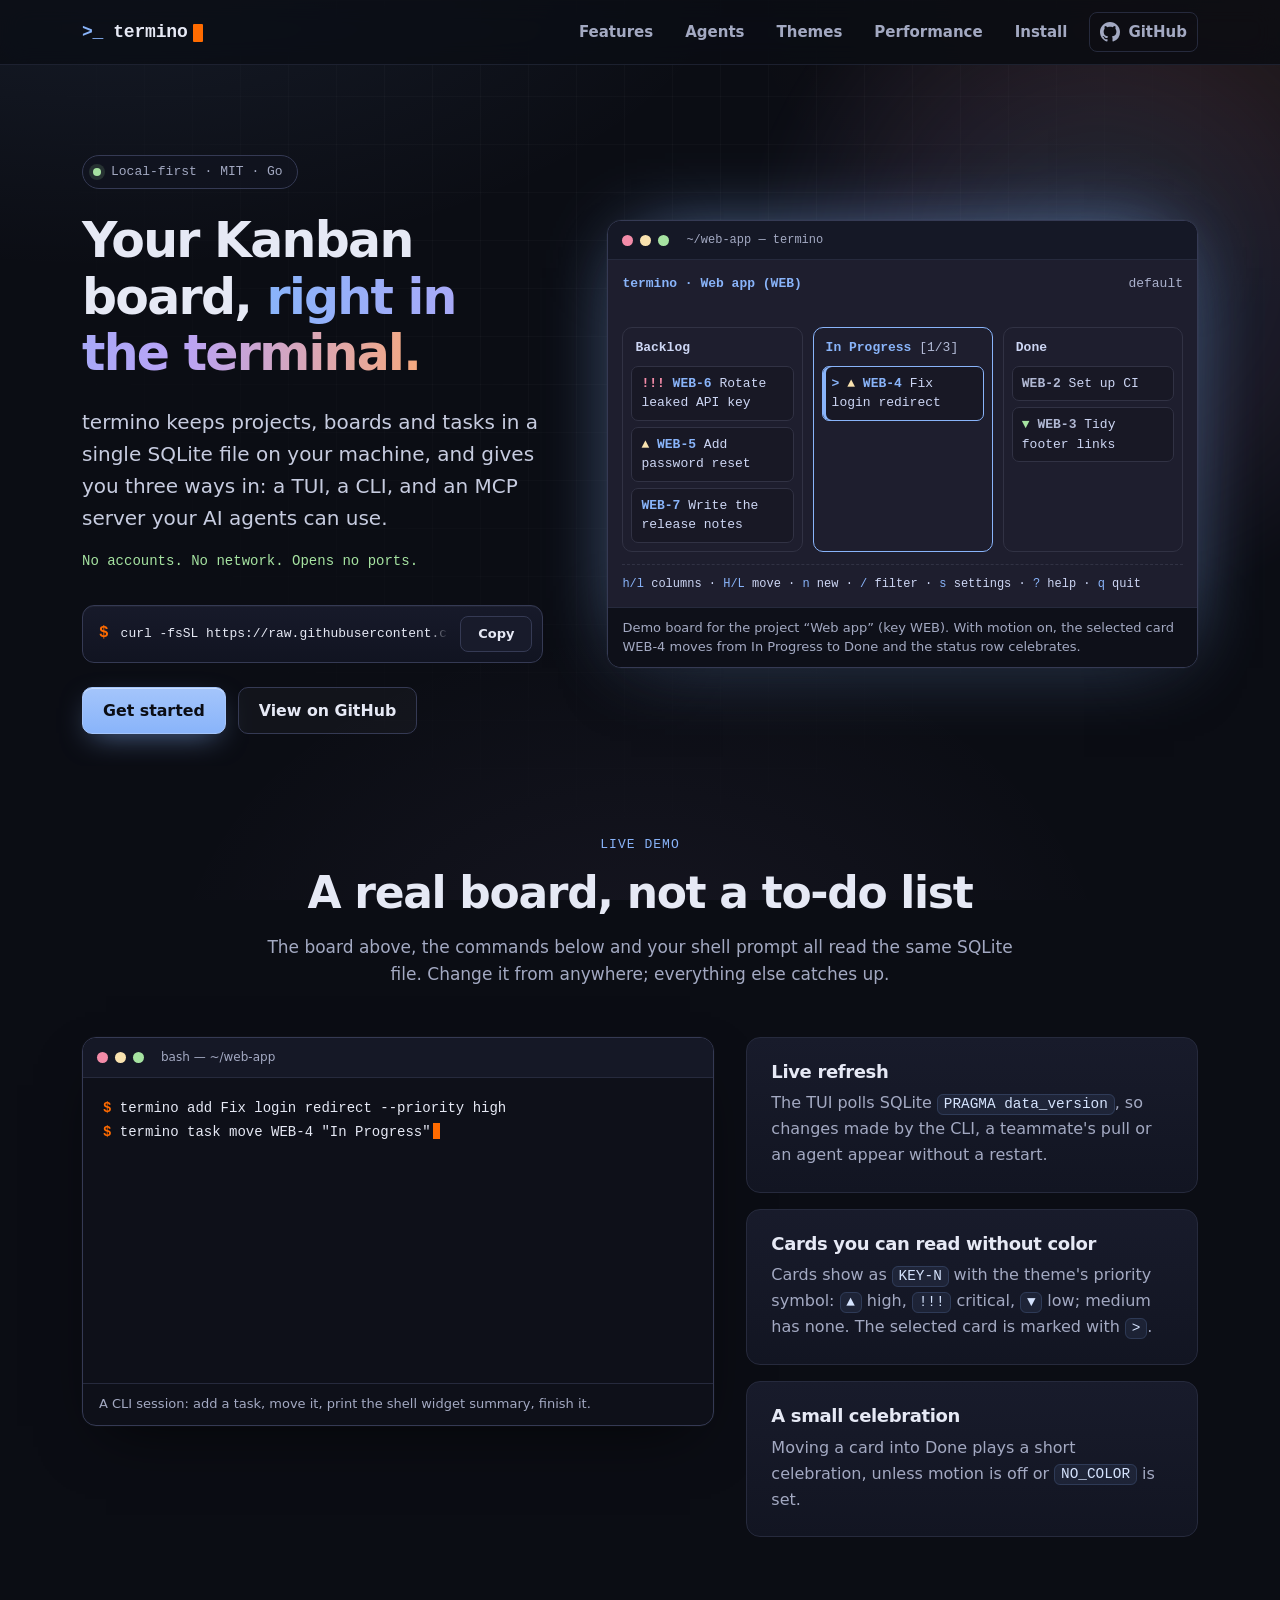
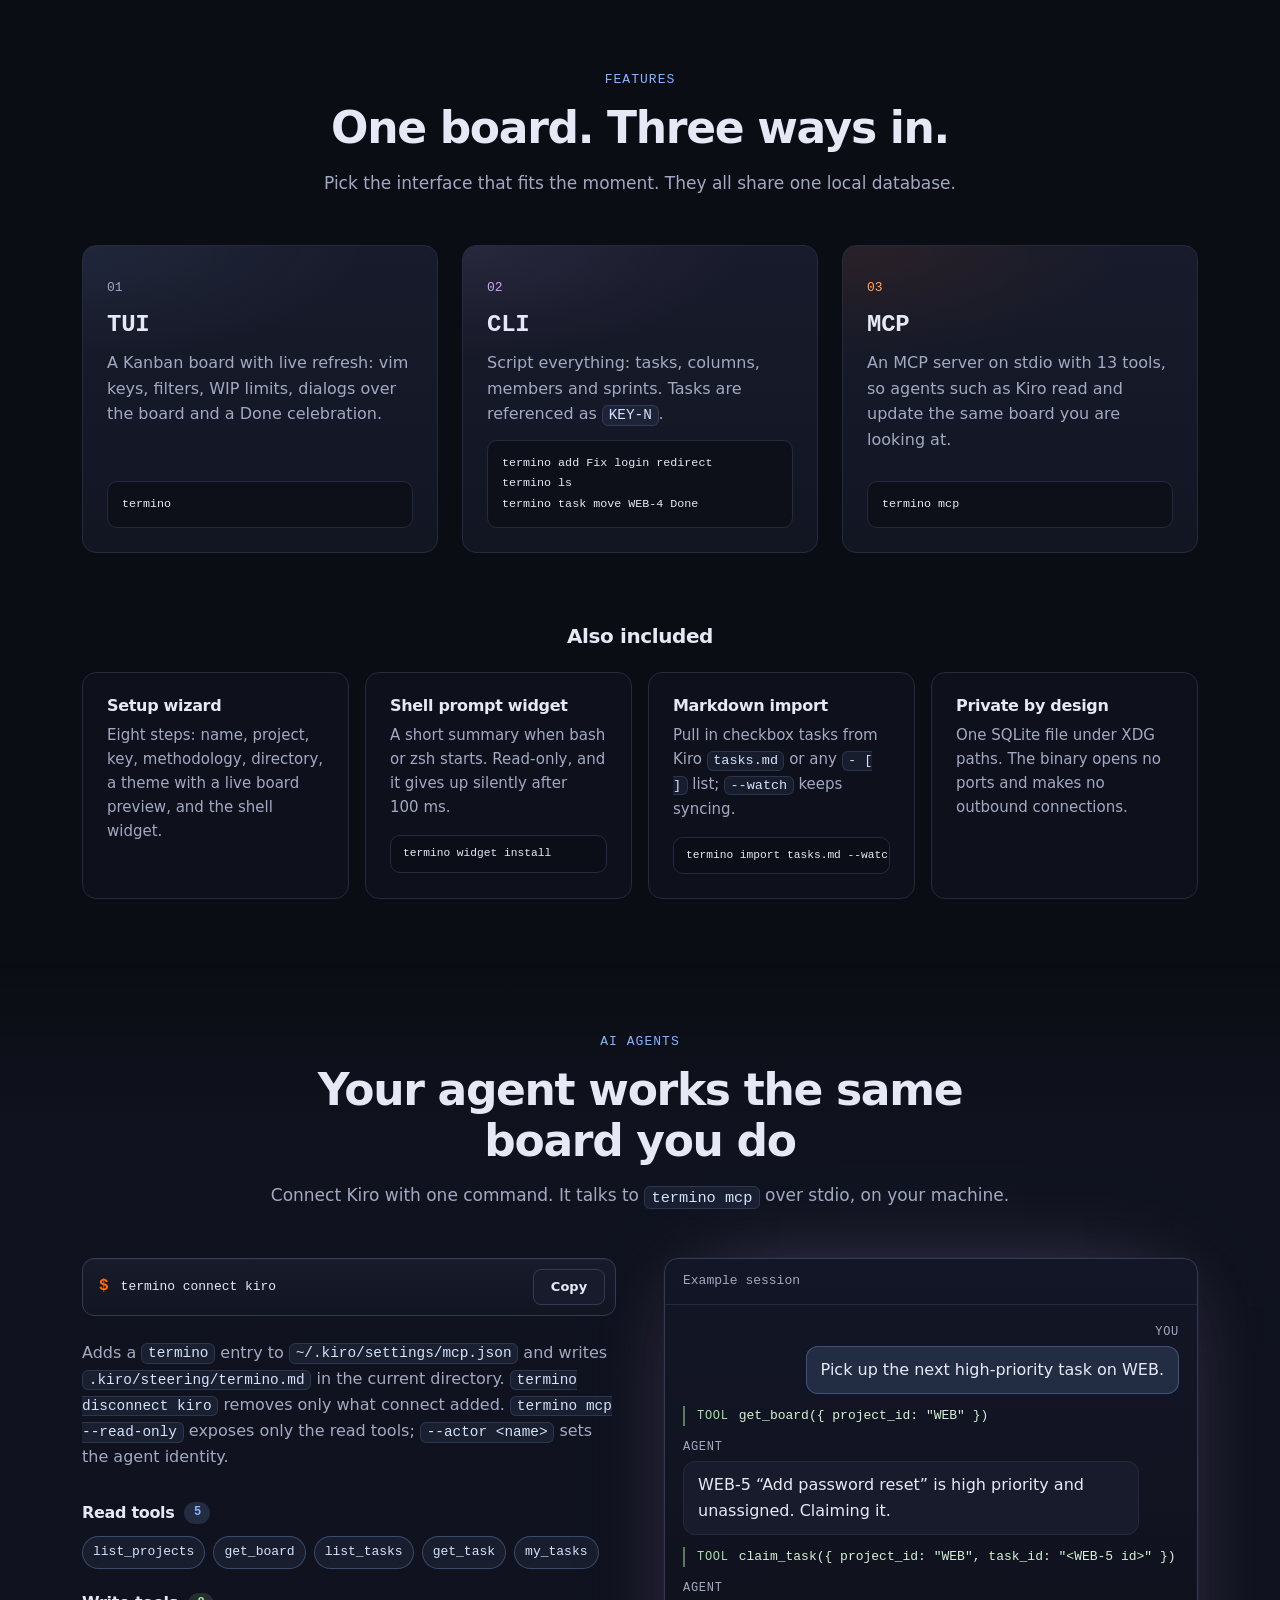
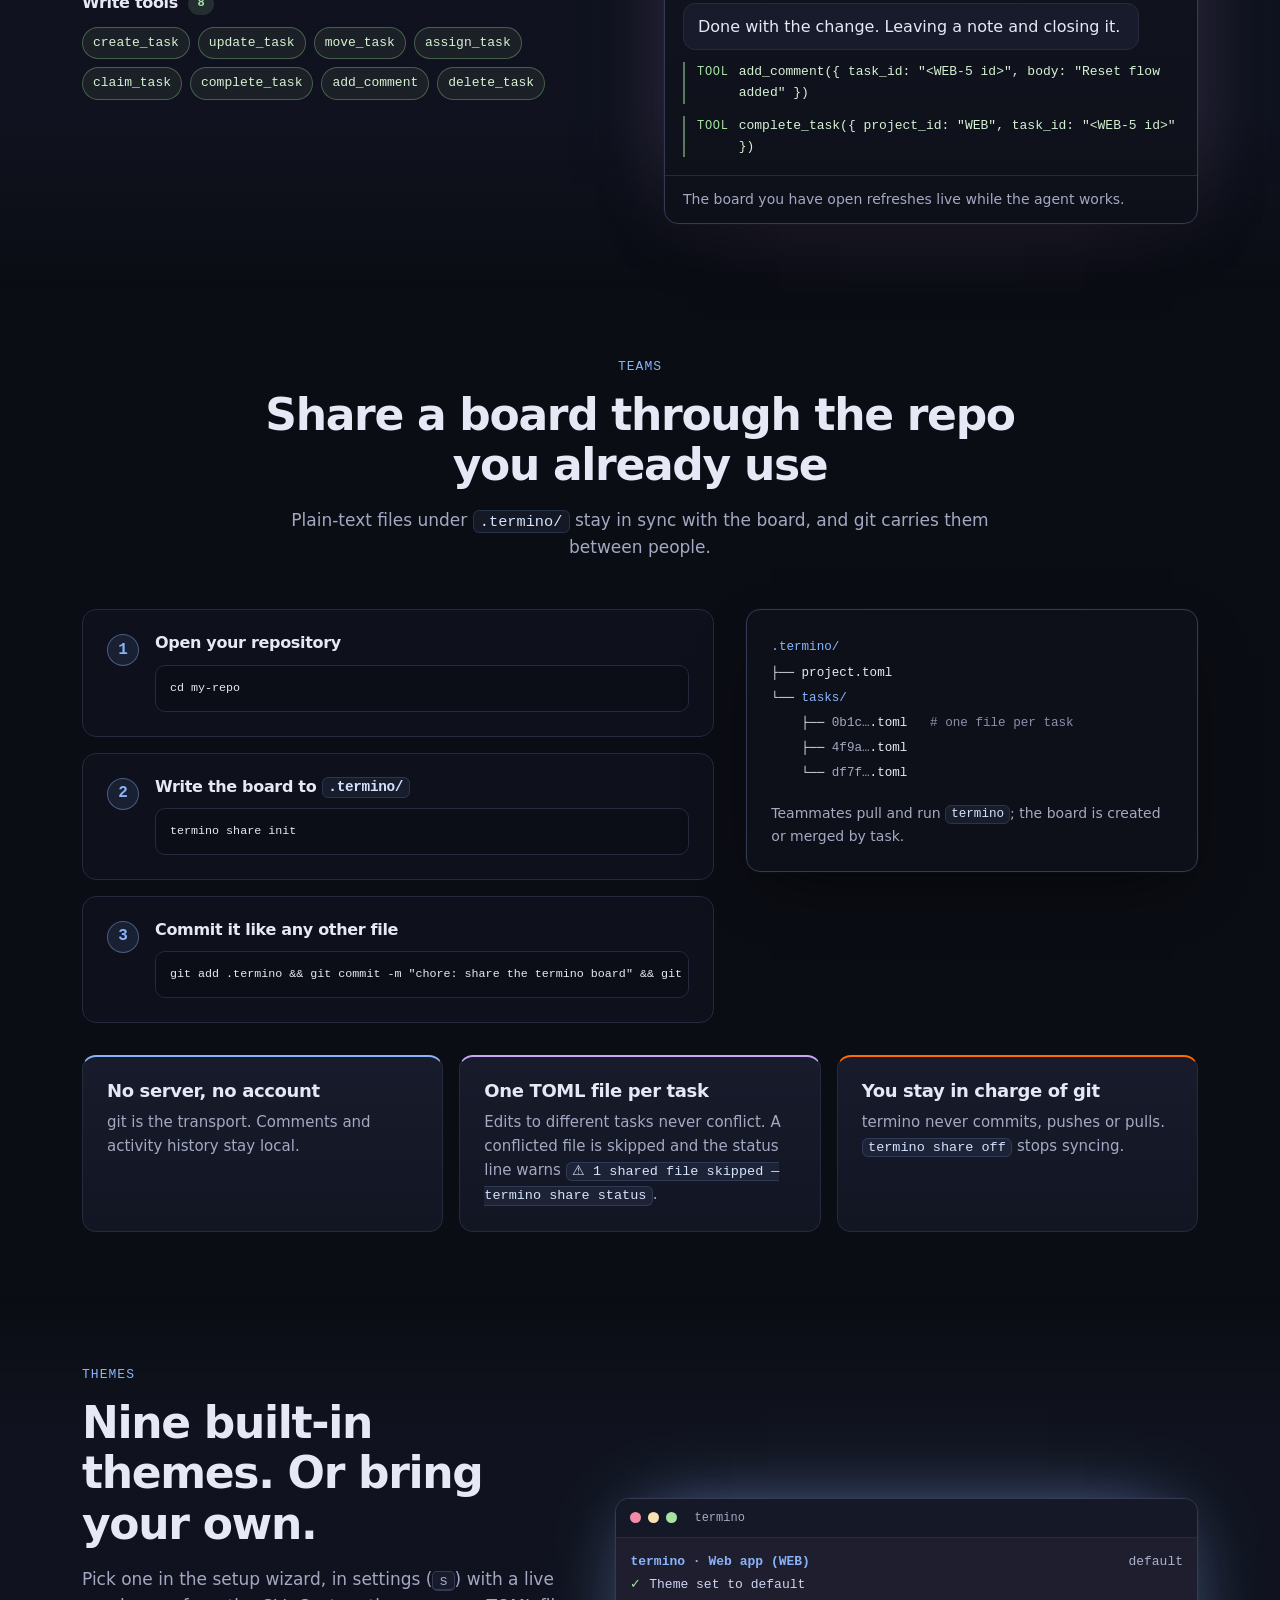
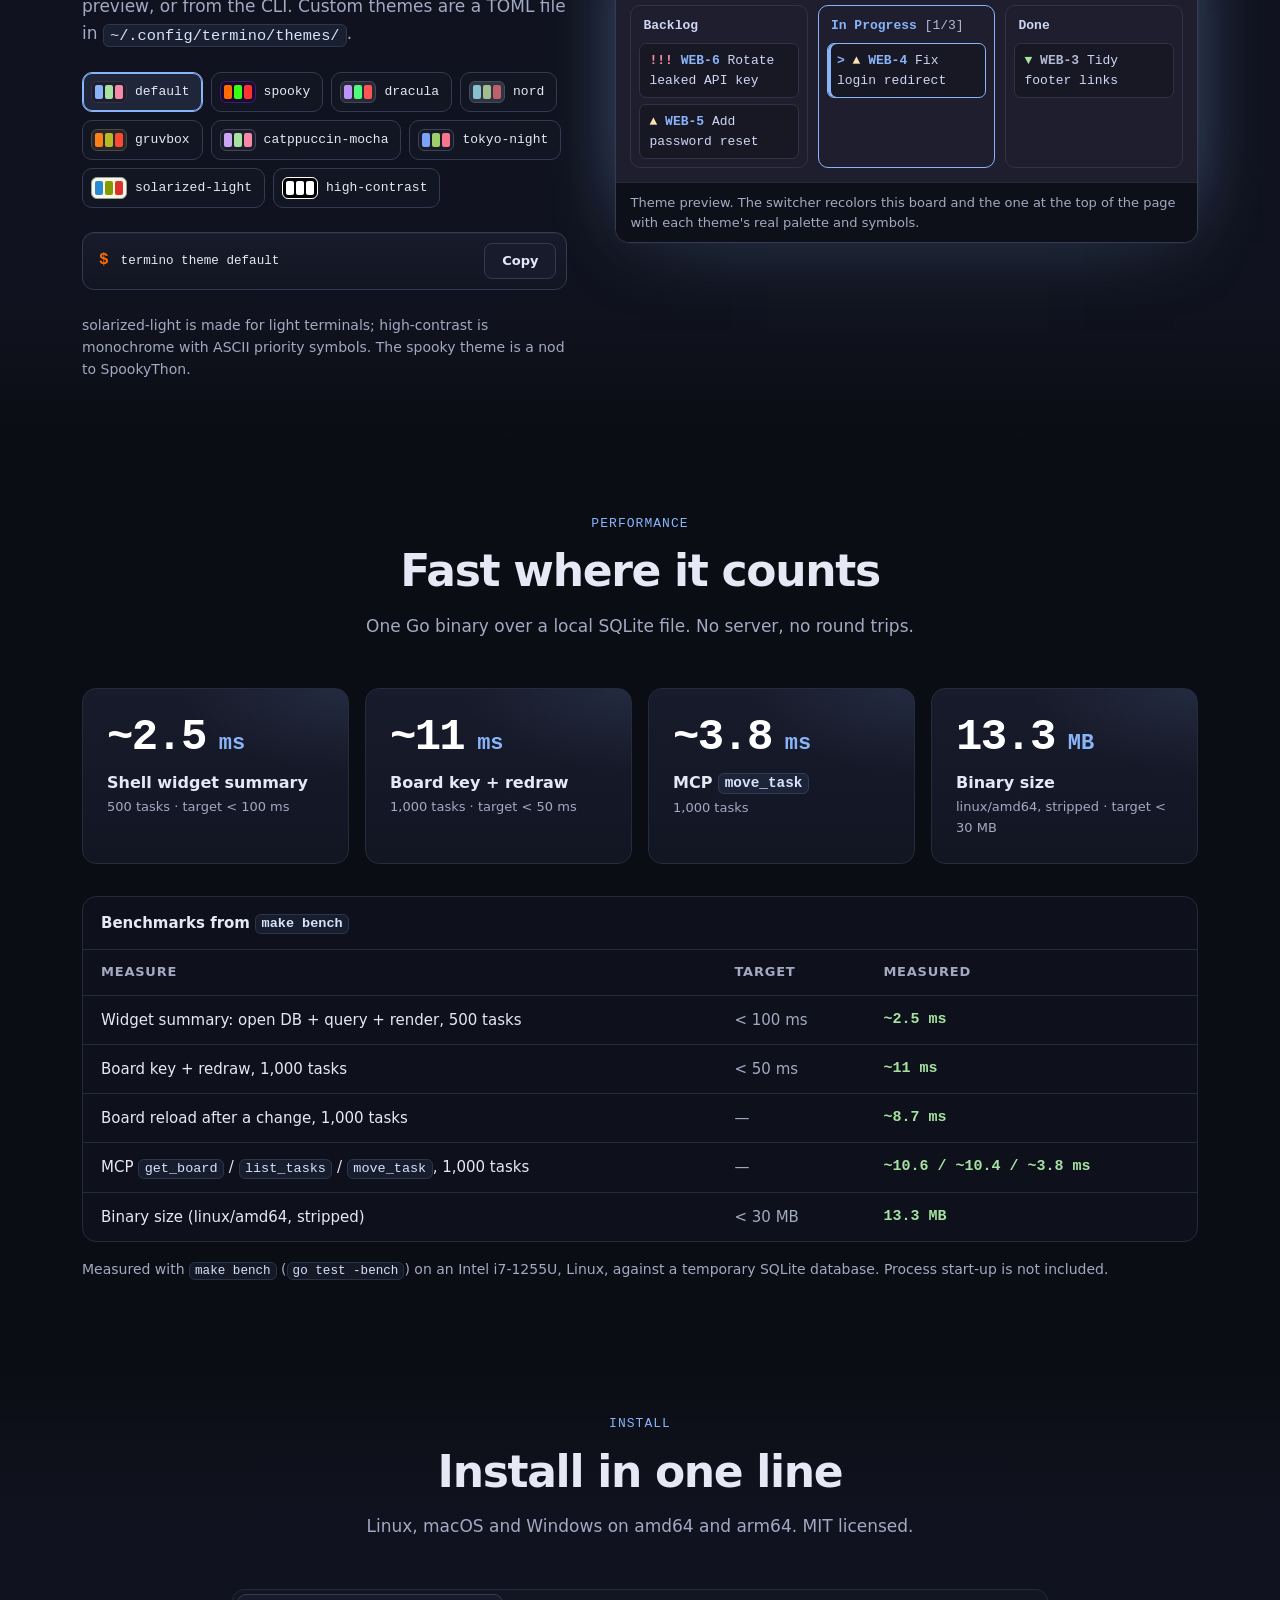
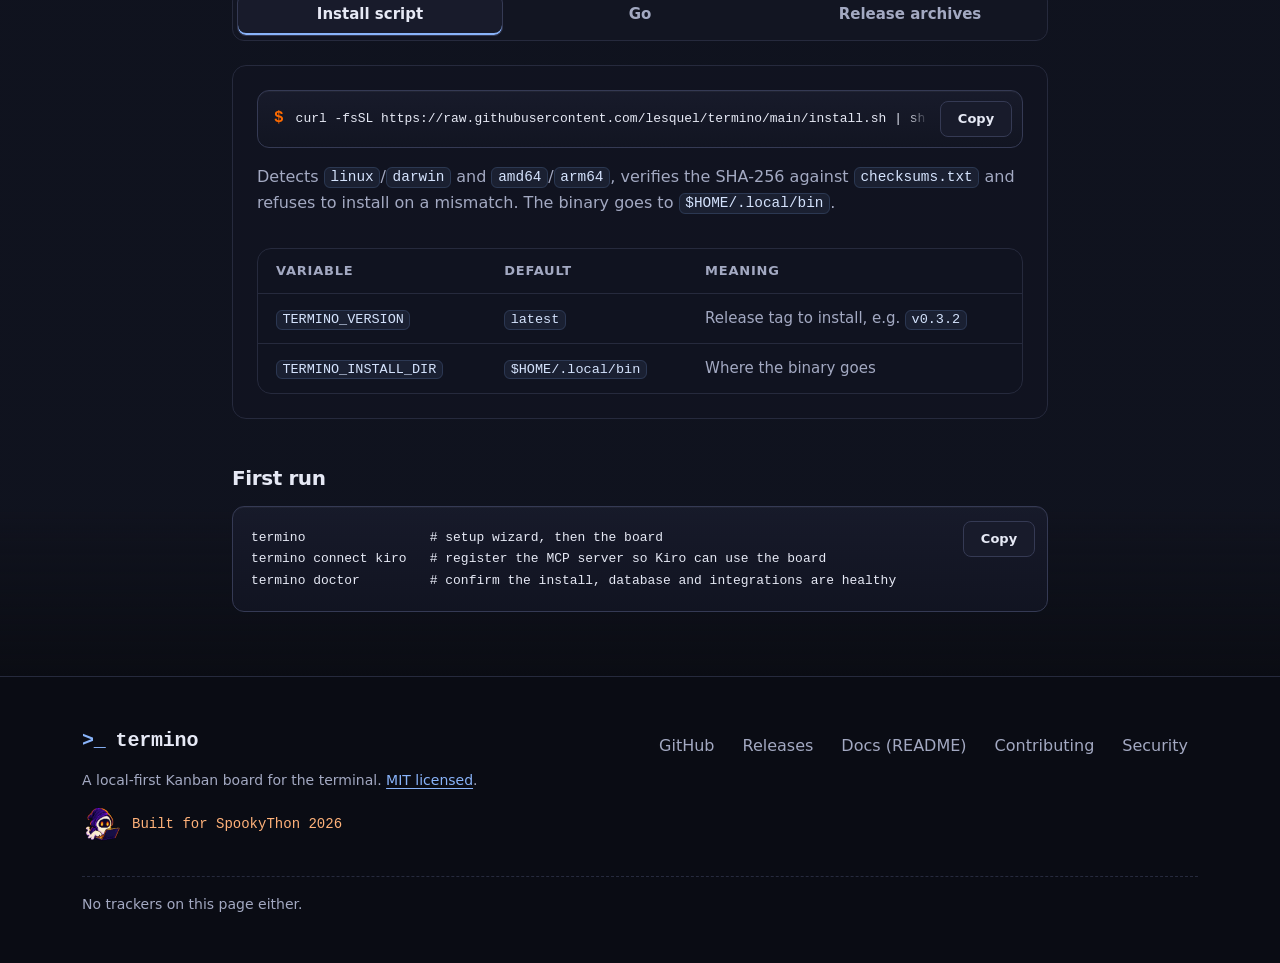
==== commit f67d6fe7: "fix(site): address landing design review findings" ====
--- a/site/index.html
+++ b/site/index.html
@@ -340,7 +340,7 @@
             <pre class="cmd__pre"><code id="cmd-theme" data-theme-cmd>termino theme default</code></pre>
             <button type="button" class="copy" data-copy-target="cmd-theme" aria-label="Copy theme command" hidden>Copy</button>
           </div>
-          <p class="muted-p small">solarized-light is made for light terminals; high-contrast is monochrome with ASCII priority symbols. The spooky theme is a nod to the SpookyThon hackathon where termino started.</p>
+          <p class="muted-p small">solarized-light is made for light terminals; high-contrast is monochrome with ASCII priority symbols. The spooky theme is a nod to SpookyThon.</p>
         </div>
 
         <figure class="tui tui--compact" data-theme="default" data-border="rounded" aria-labelledby="themes-caption">
@@ -392,7 +392,9 @@
           <li class="stat"><p class="stat__num">~3.8<span> ms</span></p><p class="stat__label">MCP <code>move_task</code></p><p class="stat__meta">1,000 tasks</p></li>
           <li class="stat"><p class="stat__num">13.3<span> MB</span></p><p class="stat__label">Binary size</p><p class="stat__meta">linux/amd64, stripped · target &lt; 30 MB</p></li>
         </ul>
-        <section class="table-wrap" tabindex="0" aria-label="Benchmark results, scrollable">
+        <!-- A scroll wrapper, not a document section: a labelled region with no heading is the precise role. -->
+        <!-- [html-validate-disable-next prefer-native-element] -->
+        <div class="table-wrap" role="region" tabindex="0" aria-label="Benchmark results, scrollable">
           <table class="perf">
             <caption>Benchmarks from <code>make bench</code></caption>
             <thead>
@@ -406,7 +408,7 @@
               <tr><th scope="row">Binary size (linux/amd64, stripped)</th><td>&lt; 30 MB</td><td class="num">13.3 MB</td></tr>
             </tbody>
           </table>
-        </section>
+        </div>
         <p class="footnote">Measured with <code>make bench</code> (<code>go test -bench</code>) on an Intel i7-1255U, Linux, against a temporary SQLite database. Process start-up is not included.</p>
       </div>
     </section>
--- a/site/styles.css
+++ b/site/styles.css
@@ -28,7 +28,7 @@
   --space-6: 32px;
   --space-7: 48px;
   --space-8: 72px;
-  --section-pad: clamp(56px, 7vw, 96px);
+  --section-pad: clamp(48px, 5vw, 72px);
   --shadow: 0 24px 60px -24px rgba(0, 0, 0, 0.7), 0 0 0 1px rgba(255, 255, 255, 0.02);
 }
 
@@ -357,7 +357,25 @@
   line-height: 1.6;
   color: var(--text);
 }
-.snip--sm { padding: 8px 12px; }
+.snip--sm { padding: 8px 12px; font-size: 0.78rem; }
+
+/* Single-line command scrollers: keep the track invisible until hover/focus so
+   truncated lines don't show an empty bar. Space is reserved, so nothing shifts. */
+.cmd__pre, .snip { scrollbar-color: transparent transparent; }
+/* Right-edge fade hints at more text; the matching end padding lets the last
+   characters scroll fully clear of the fade. */
+.cmd__pre {
+  padding-right: 20px;
+  -webkit-mask-image: linear-gradient(90deg, #000 calc(100% - 20px), transparent);
+  mask-image: linear-gradient(90deg, #000 calc(100% - 20px), transparent);
+}
+/* The mask would clip an outline on the scroller itself, so show focus on the row. */
+.cmd__pre:focus-visible { outline: none; }
+.cmd:has(.cmd__pre:focus-visible) { outline: 2px solid var(--accent); outline-offset: 3px; }
+.cmd__pre::-webkit-scrollbar-thumb, .snip::-webkit-scrollbar-thumb { background: transparent; }
+.cmd:hover .cmd__pre, .cmd__pre:focus-visible, .snip:hover, .snip:focus-visible { scrollbar-color: var(--line-strong) transparent; }
+.cmd:hover .cmd__pre::-webkit-scrollbar-thumb, .cmd__pre:focus-visible::-webkit-scrollbar-thumb,
+.snip:hover::-webkit-scrollbar-thumb, .snip:focus-visible::-webkit-scrollbar-thumb { background: var(--line-strong); }
 
 /* ---------- Sections ---------- */
 .section { padding-block: var(--section-pad); position: relative; }
@@ -860,10 +878,13 @@
 td.num { color: var(--ok); font-family: var(--mono); font-weight: 600; }
 .vars td { white-space: normal; }
 .vars tbody th { min-width: 0; }
+.vars tbody th code, .vars td:nth-child(2) code { overflow-wrap: normal; white-space: nowrap; }
+.vars td:last-child { min-width: 9em; }
 .footnote { margin-top: var(--space-4); color: var(--muted); font-size: 0.875rem; }
 
 /* ---------- Install tabs ---------- */
-.tabs { display: grid; gap: var(--space-5); }
+/* minmax(0, 1fr): long `white-space: pre` commands and nowrap tables must not widen the track. */
+.tabs { display: grid; grid-template-columns: minmax(0, 1fr); gap: var(--space-5); min-width: 0; }
 .tabs__list {
   display: flex;
   gap: 4px;
@@ -895,6 +916,7 @@
 }
 .tabs__panel {
   display: grid;
+  grid-template-columns: minmax(0, 1fr);
   gap: var(--space-4);
   padding: var(--space-5);
   border: 1px solid var(--line);
@@ -954,8 +976,8 @@
   .col.is-celebrating .sparkle { display: block; animation: ghost-pop 1000ms ease-out both; }
   .col.is-celebrating { transition: box-shadow 300ms ease, border-color 300ms ease; }
 
-  .term.is-typing .ln { visibility: hidden; }
-  .term.is-typing .ln.on { visibility: visible; }
+  /* opacity (not visibility) keeps untyped lines in the accessibility tree. */
+  .term.is-typing .ln:not(.on) { opacity: 0; }
   .term.is-typing .ln--cmd.on { animation: type calc(var(--chars, 30) * 28ms) steps(var(--chars, 30), end) both; }
   .term.is-typing .ln--out.on { animation: fade-in 180ms ease-out both; }
   .term.is-typing .ln.is-current::after {
